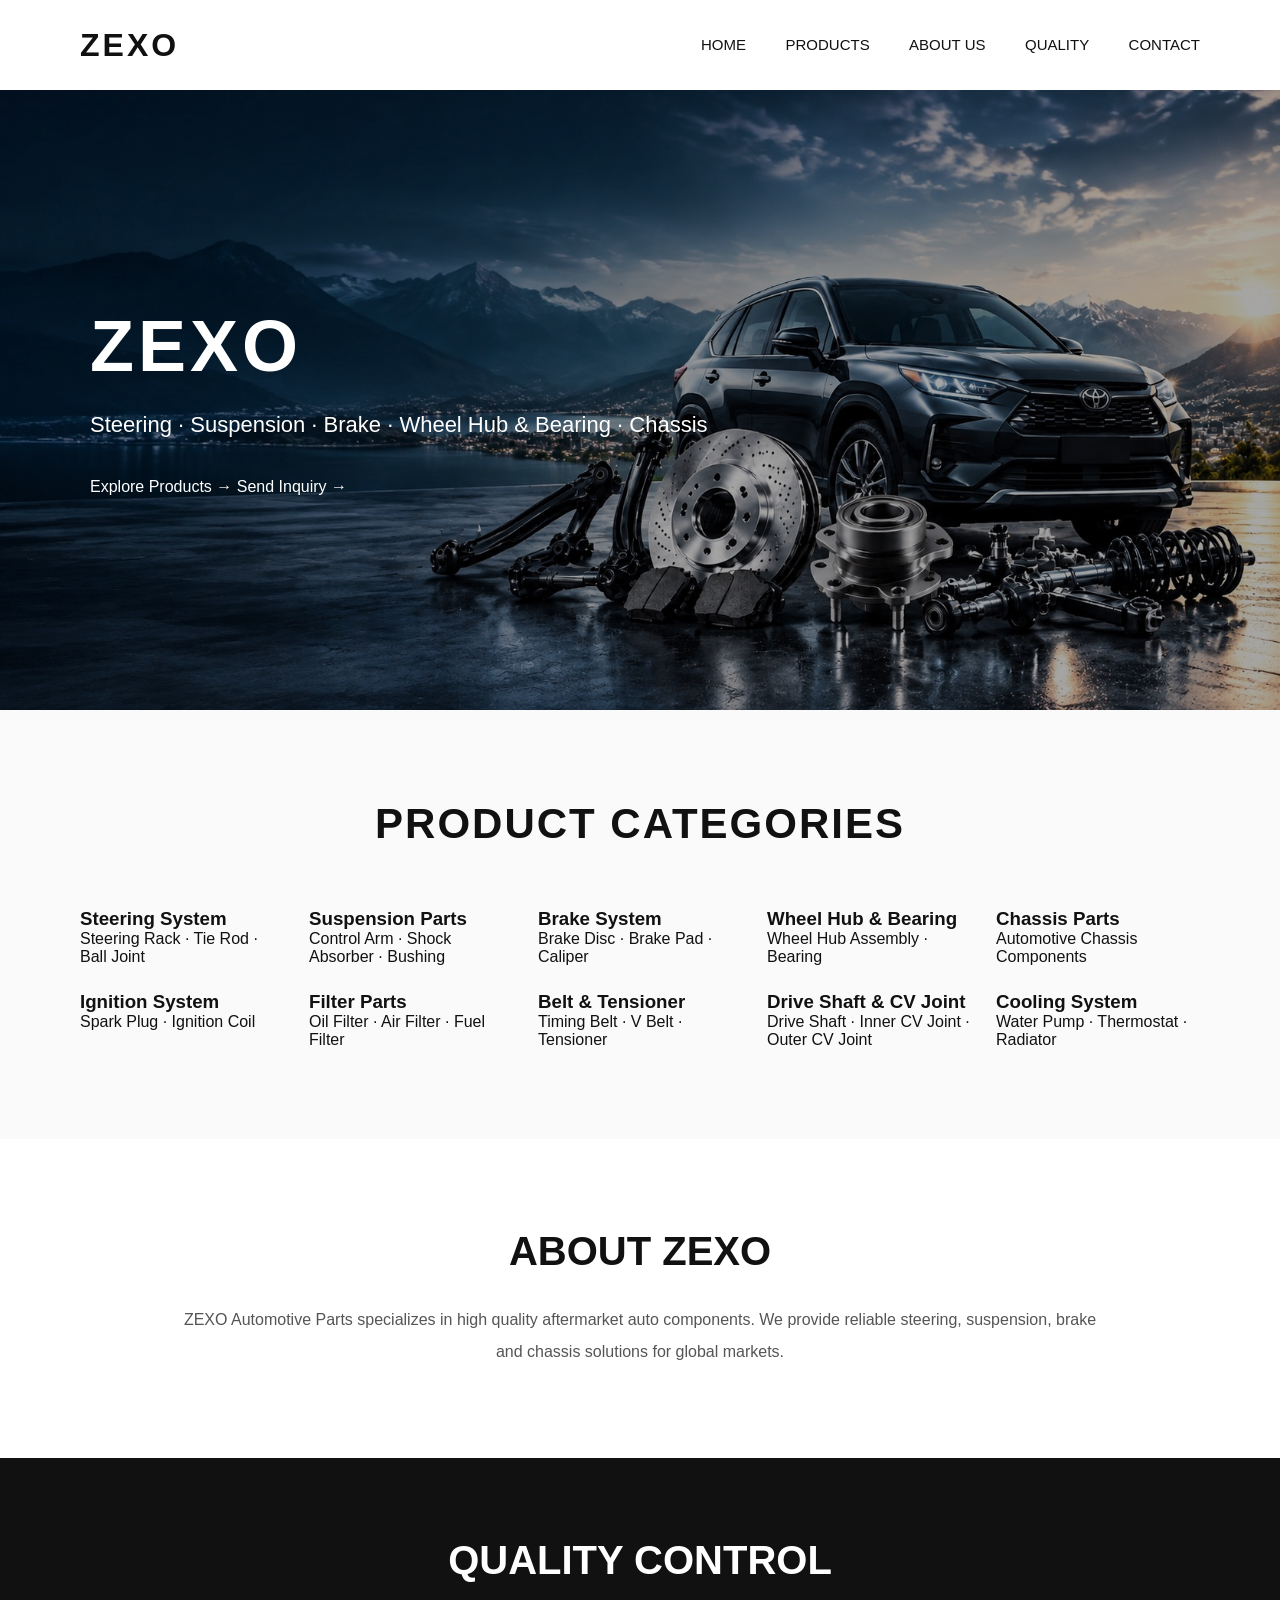
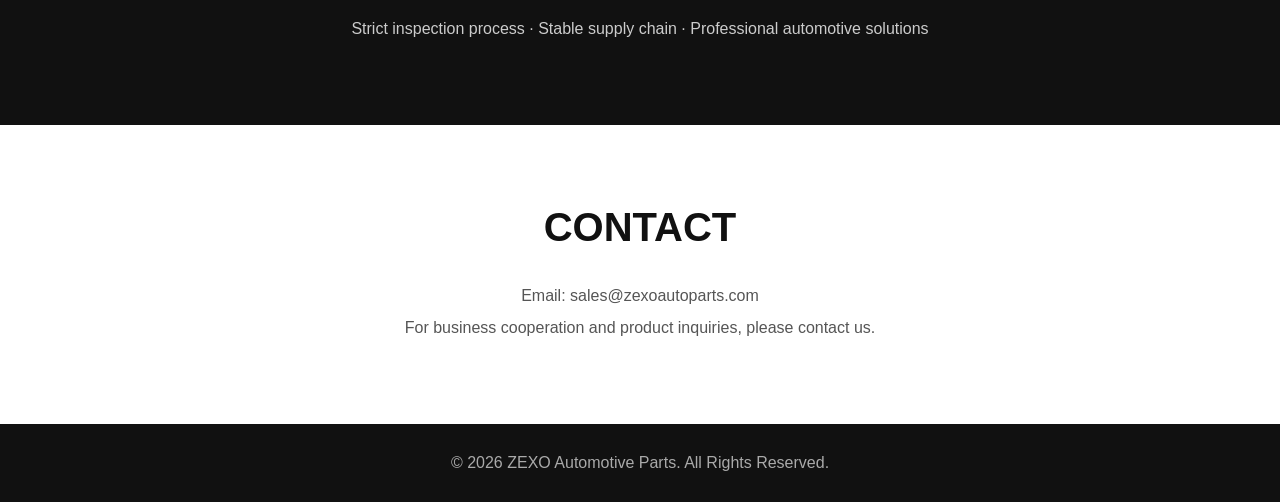
==== index.html @ 1954ef69 "replace full website style" ====
<!DOCTYPE html>
<html lang="en">
<head>
<meta charset="UTF-8">
<meta name="viewport" content="width=device-width, initial-scale=1.0">
<title>ZEXO Automotive Parts</title>
<link rel="stylesheet" href="style.css">
</head>

<body>

<header>
    <div class="logo">ZEXO</div>
    <nav>
        <a href="#">HOME</a>
        <a href="#">PRODUCTS</a>
        <a href="#">ABOUT US</a>
        <a href="#">QUALITY</a>
        <a href="#">CONTACT</a>
    </nav>
</header>


<section class="hero">

<div class="hero-content">

<h1>ZEXO</h1>

<p>
Steering · Suspension · Brake · Wheel Hub & Bearing · Chassis
</p>

<div class="buttons">
<a>Explore Products →</a>
<a>Send Inquiry →</a>
</div>

</div>

</section>


<section class="products">

<h2>PRODUCT CATEGORIES</h2>


<div class="product-grid">


<div class="card">
<h3>Steering System</h3>
<p>Steering Rack · Tie Rod · Ball Joint</p>
</div>


<div class="card">
<h3>Suspension Parts</h3>
<p>Control Arm · Shock Absorber · Bushing</p>
</div>


<div class="card">
<h3>Brake System</h3>
<p>Brake Disc · Brake Pad · Caliper</p>
</div>


<div class="card">
<h3>Wheel Hub & Bearing</h3>
<p>Wheel Hub Assembly · Bearing</p>
</div>


<div class="card">
<h3>Chassis Parts</h3>
<p>Automotive Chassis Components</p>
</div>


<div class="card">
<h3>Ignition System</h3>
<p>Spark Plug · Ignition Coil</p>
</div>


<div class="card">
<h3>Filter Parts</h3>
<p>Oil Filter · Air Filter · Fuel Filter</p>
</div>


<div class="card">
<h3>Belt & Tensioner</h3>
<p>Timing Belt · V Belt · Tensioner</p>
</div>


<div class="card">
<h3>Drive Shaft & CV Joint</h3>
<p>Drive Shaft · Inner CV Joint · Outer CV Joint</p>
</div>


<div class="card">
<h3>Cooling System</h3>
<p>Water Pump · Thermostat · Radiator</p>
</div>


</div>

</section><section class="about">

<h2>ABOUT ZEXO</h2>

<p>
ZEXO Automotive Parts specializes in high quality aftermarket auto 
components.
We provide reliable steering, suspension, brake and chassis solutions for 
global markets.
</p>

</section>


<section class="quality">

<h2>QUALITY CONTROL</h2>

<p>
Strict inspection process · Stable supply chain · Professional automotive 
solutions
</p>

</section>


<section class="contact">

<h2>CONTACT</h2>

<p>Email: sales@zexoautoparts.com</p>

<p>
For business cooperation and product inquiries, please contact us.
</p>

</section>


<footer>

<p>
© 2026 ZEXO Automotive Parts. All Rights Reserved.
</p>

</footer>


</body>
</html>
---- style.css ----
*{
    margin:0;
    padding:0;
    box-sizing:border-box;
}

body{
    font-family:
    "Helvetica Neue",
    Arial,
    "Noto Sans",
    sans-serif;

    color:#111;
    background:#fff;
}


/* HEADER */

header{

    height:90px;
    display:flex;
    justify-content:space-between;
    align-items:center;

    padding:0 80px;

    background:#fff;

}


.logo{

    font-size:32px;
    font-weight:700;
    letter-spacing:3px;

}


nav a{

    margin-left:35px;

    text-decoration:none;

    color:#111;

    font-size:15px;

}


/* HERO */

.hero{

    height:620px;

    background:
    linear-gradient(
    rgba(0,0,0,.35),
    rgba(0,0,0,.35)
    ),
    url("images/banner-new.jpg");

    background-size:cover;

    background-position:center;

    display:flex;

    align-items:center;

    padding-left:90px;

    color:white;

}


.hero h1{

    font-size:72px;

    letter-spacing:4px;

    margin-bottom:25px;

}


.hero p{

    font-size:22px;

    font-weight:500;

    margin-bottom:40px;

}



button{

    padding:16px 38px;

    margin-right:15px;

    border:none;

    background:white;

    color:#111;

    font-size:16px;

}


/* PRODUCTS */

.products{

    padding:90px 80px;

    background:#fafafa;

}


.products h2{

    text-align:center;

    font-size:42px;

    letter-spacing:2px;

    margin-bottom:60px;

}



.product-grid{

    display:grid;

    grid-template-columns:
    repeat(5,1fr);

    gap:25px;

}



.product-card{

    background:white;

    border:1px solid #ddd;

    padding:35px 20px;

    text-align:center;

    min-height:170px;

}



.product-card h3{

    font-size:20px;

    margin-bottom:20px;

}


.product-card p{

    font-size:14px;

    color:#555;

}



/* ABOUT */

.about{

    padding:90px 180px;

    text-align:center;

}


.about h2,
.quality h2,
.contact h2{

    font-size:40px;

    margin-bottom:30px;

}



.about p,
.quality p,
.contact p{

    line-height:2;

    color:#555;

}



/* QUALITY */

.quality{

    background:#111;

    color:white;

    padding:80px;

    text-align:center;

}


.quality p{

    color:#ccc;

}


/* CONTACT */

.contact{

    padding:80px;

    text-align:center;

}


/* FOOTER */

footer{

    background:#111;

    color:#aaa;

    text-align:center;

    padding:30px;

}
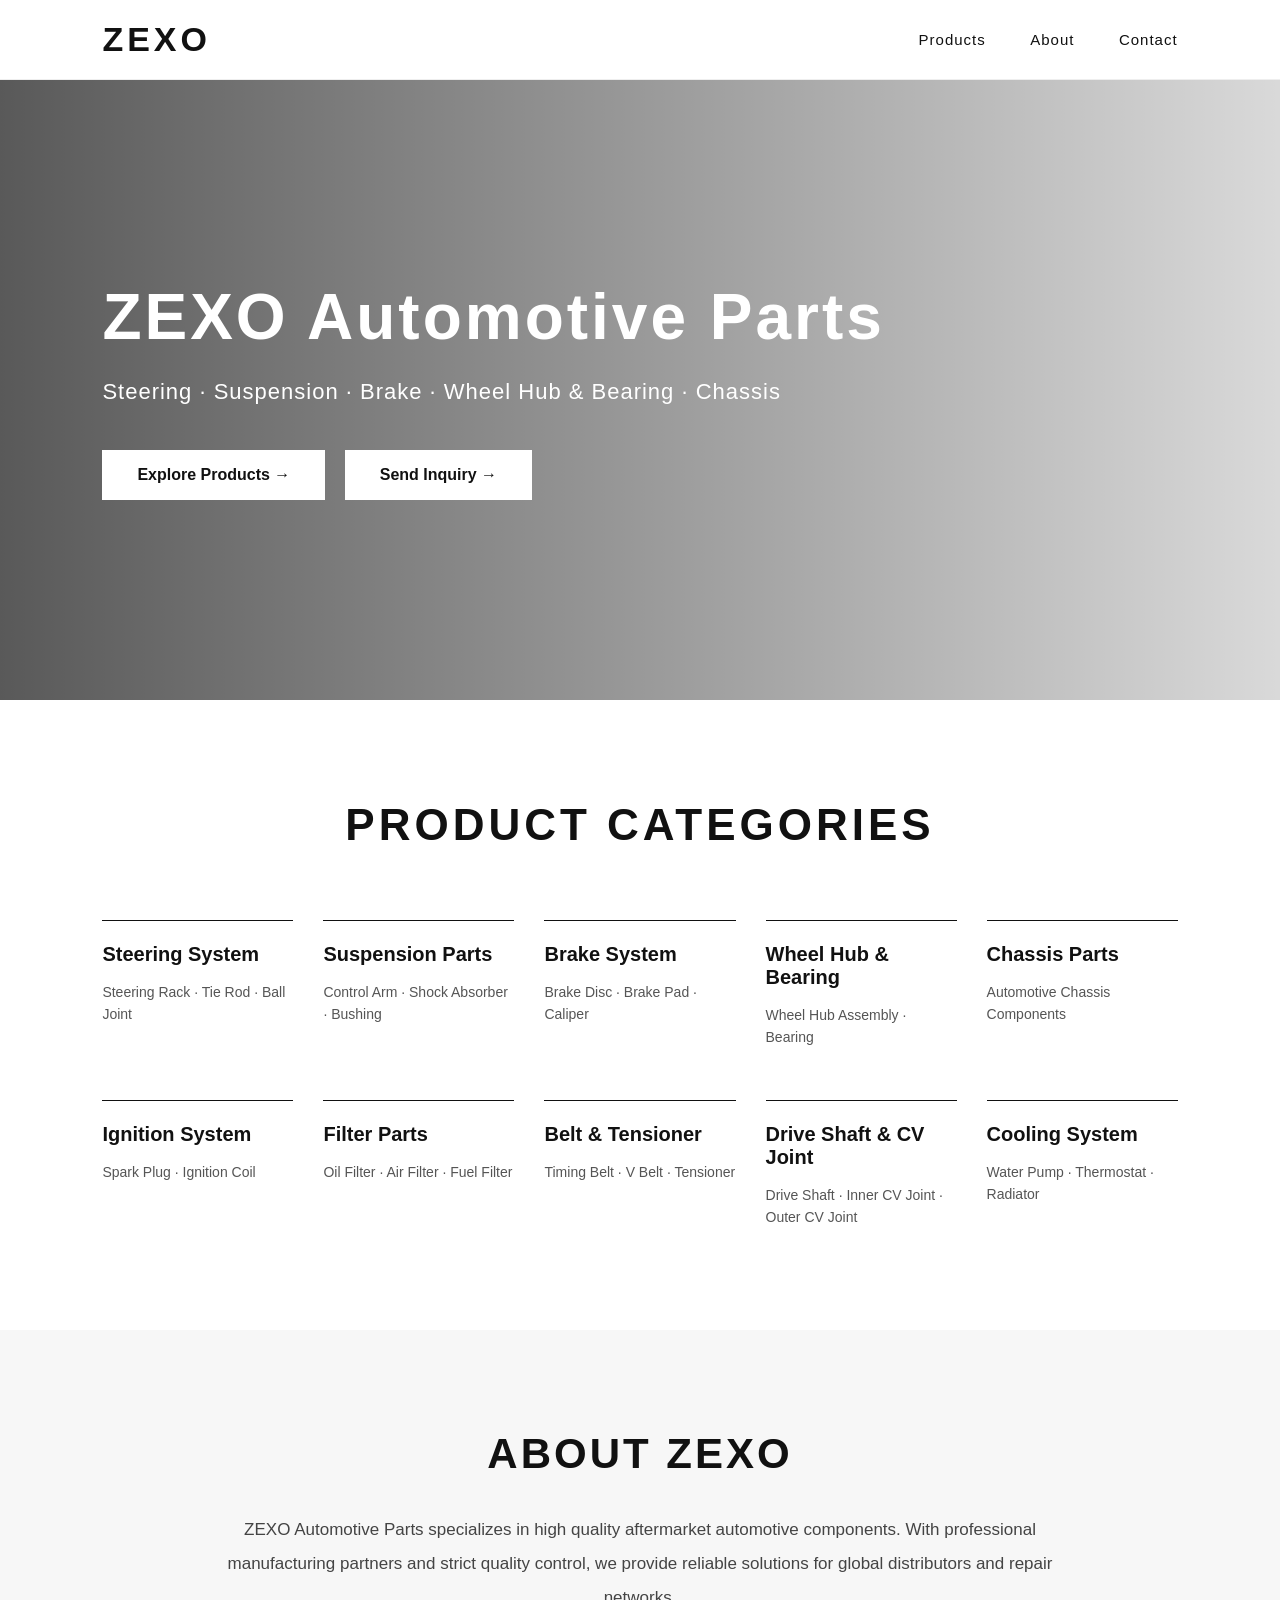
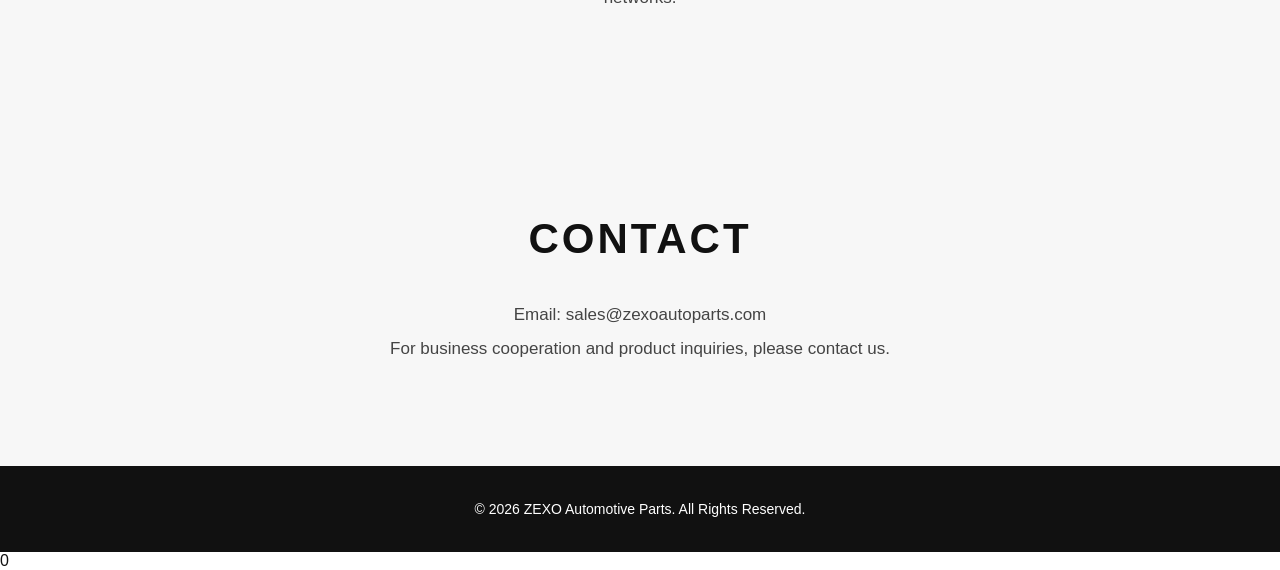
==== commit 663269f9: "full website redesign" ====
--- a/index.html
+++ b/index.html
@@ -1,109 +1,135 @@
 <!DOCTYPE html>
 <html lang="en">
+
 <head>
 <meta charset="UTF-8">
 <meta name="viewport" content="width=device-width, initial-scale=1.0">
+
 <title>ZEXO Automotive Parts</title>
+
 <link rel="stylesheet" href="style.css">
+
 </head>
 
+
 <body>
 
+
 <header>
-    <div class="logo">ZEXO</div>
-    <nav>
-        <a href="#">HOME</a>
-        <a href="#">PRODUCTS</a>
-        <a href="#">ABOUT US</a>
-        <a href="#">QUALITY</a>
-        <a href="#">CONTACT</a>
-    </nav>
+
+<div class="logo">
+ZEXO
+</div>
+
+<nav>
+<a href="#products">Products</a>
+<a href="#about">About</a>
+<a href="#contact">Contact</a>
+</nav>
+
 </header>
 
 
+
 <section class="hero">
 
 <div class="hero-content">
 
-<h1>ZEXO</h1>
+<h1>
+ZEXO Automotive Parts
+</h1>
 
 <p>
 Steering · Suspension · Brake · Wheel Hub & Bearing · Chassis
 </p>
 
 <div class="buttons">
-<a>Explore Products →</a>
-<a>Send Inquiry →</a>
-</div>
-
-</div>
-
-</section>
-
-
-<section class="products">
-
-<h2>PRODUCT CATEGORIES</h2>
+
+<a href="#products">
+Explore Products →
+</a>
+
+<a href="#contact">
+Send Inquiry →
+</a>
+
+</div>
+
+</div>
+
+</section>
+
+
+
+
+<section id="products">
+
+
+<h2>
+PRODUCT CATEGORIES
+</h2>
+
 
 
 <div class="product-grid">
 
 
-<div class="card">
+<div class="product-card">
 <h3>Steering System</h3>
 <p>Steering Rack · Tie Rod · Ball Joint</p>
 </div>
 
 
-<div class="card">
+<div class="product-card">
 <h3>Suspension Parts</h3>
 <p>Control Arm · Shock Absorber · Bushing</p>
 </div>
 
 
-<div class="card">
+<div class="product-card">
 <h3>Brake System</h3>
 <p>Brake Disc · Brake Pad · Caliper</p>
 </div>
 
 
-<div class="card">
+<div class="product-card">
 <h3>Wheel Hub & Bearing</h3>
 <p>Wheel Hub Assembly · Bearing</p>
 </div>
 
 
-<div class="card">
+<div class="product-card">
 <h3>Chassis Parts</h3>
 <p>Automotive Chassis Components</p>
 </div>
 
 
-<div class="card">
+
+<div class="product-card">
 <h3>Ignition System</h3>
 <p>Spark Plug · Ignition Coil</p>
 </div>
 
 
-<div class="card">
+<div class="product-card">
 <h3>Filter Parts</h3>
 <p>Oil Filter · Air Filter · Fuel Filter</p>
 </div>
 
 
-<div class="card">
+<div class="product-card">
 <h3>Belt & Tensioner</h3>
 <p>Timing Belt · V Belt · Tensioner</p>
 </div>
 
 
-<div class="card">
+<div class="product-card">
 <h3>Drive Shaft & CV Joint</h3>
 <p>Drive Shaft · Inner CV Joint · Outer CV Joint</p>
 </div>
 
 
-<div class="card">
+<div class="product-card">
 <h3>Cooling System</h3>
 <p>Water Pump · Thermostat · Radiator</p>
 </div>
@@ -111,43 +137,54 @@
 
 </div>
 
-</section><section class="about">
-
-<h2>ABOUT ZEXO</h2>
-
-<p>
-ZEXO Automotive Parts specializes in high quality aftermarket auto 
+
+</section>
+
+
+
+
+<section id="about">
+
+<h2>
+ABOUT ZEXO
+</h2>
+
+<p>
+
+ZEXO Automotive Parts specializes in high quality aftermarket automotive 
 components.
-We provide reliable steering, suspension, brake and chassis solutions for 
-global markets.
-</p>
-
-</section>
-
-
-<section class="quality">
-
-<h2>QUALITY CONTROL</h2>
-
-<p>
-Strict inspection process · Stable supply chain · Professional automotive 
-solutions
-</p>
-
-</section>
-
-
-<section class="contact">
-
-<h2>CONTACT</h2>
-
-<p>Email: sales@zexoautoparts.com</p>
+
+With professional manufacturing partners and strict quality control,
+we provide reliable solutions for global distributors and repair networks.
+
+</p>
+
+
+</section>
+
+
+
+
+<section id="contact">
+
+<h2>
+CONTACT
+</h2>
+
+
+<p>
+Email: sales@zexoautoparts.com
+</p>
+
 
 <p>
 For business cooperation and product inquiries, please contact us.
 </p>
 
-</section>
+
+</section>
+
+
 
 
 <footer>
@@ -159,6 +196,8 @@
 </footer>
 
 
+
 </body>
-</html>
-
+
+</html>0
+
--- a/style.css
+++ b/style.css
@@ -1,18 +1,18 @@
 *{
-    margin:0;
-    padding:0;
-    box-sizing:border-box;
-}
+margin:0;
+padding:0;
+box-sizing:border-box;
+}
+
 
 body{
-    font-family:
-    "Helvetica Neue",
-    Arial,
-    "Noto Sans",
-    sans-serif;
-
-    color:#111;
-    background:#fff;
+font-family:
+"Helvetica Neue",
+Arial,
+sans-serif;
+
+color:#111;
+background:#fff;
 }
 
 
@@ -20,128 +20,153 @@
 
 header{
 
-    height:90px;
-    display:flex;
-    justify-content:space-between;
-    align-items:center;
-
-    padding:0 80px;
-
-    background:#fff;
+height:80px;
+
+display:flex;
+align-items:center;
+justify-content:space-between;
+
+padding:0 8%;
+
+background:#fff;
+
+border-bottom:1px solid #eee;
 
 }
 
 
 .logo{
 
-    font-size:32px;
-    font-weight:700;
-    letter-spacing:3px;
+font-size:34px;
+font-weight:800;
+letter-spacing:4px;
 
 }
 
 
 nav a{
 
-    margin-left:35px;
-
-    text-decoration:none;
-
-    color:#111;
-
-    font-size:15px;
-
-}
+margin-left:40px;
+
+text-decoration:none;
+
+color:#111;
+
+font-size:15px;
+
+letter-spacing:1px;
+
+}
+
+
+
 
 
 /* HERO */
 
 .hero{
 
-    height:620px;
-
-    background:
-    linear-gradient(
-    rgba(0,0,0,.35),
-    rgba(0,0,0,.35)
-    ),
-    url("images/banner-new.jpg");
-
-    background-size:cover;
-
-    background-position:center;
-
-    display:flex;
-
-    align-items:center;
-
-    padding-left:90px;
-
-    color:white;
-
-}
-
-
-.hero h1{
-
-    font-size:72px;
-
-    letter-spacing:4px;
-
-    margin-bottom:25px;
-
-}
-
-
-.hero p{
-
-    font-size:22px;
-
-    font-weight:500;
-
-    margin-bottom:40px;
-
-}
-
-
-
-button{
-
-    padding:16px 38px;
-
-    margin-right:15px;
-
-    border:none;
-
-    background:white;
-
-    color:#111;
-
-    font-size:16px;
-
-}
+height:620px;
+
+background:
+
+linear-gradient(
+90deg,
+rgba(0,0,0,.65),
+rgba(0,0,0,.15)
+),
+
+url("images/hero.jpg");
+
+background-size:cover;
+
+background-position:center;
+
+
+display:flex;
+
+align-items:center;
+
+
+padding:0 8%;
+
+
+color:white;
+
+}
+
+
+
+.hero-content h1{
+
+font-size:64px;
+
+font-weight:800;
+
+letter-spacing:3px;
+
+margin-bottom:25px;
+
+}
+
+
+
+.hero-content p{
+
+font-size:22px;
+
+letter-spacing:1px;
+
+margin-bottom:45px;
+
+}
+
+
+
+.buttons a{
+
+display:inline-block;
+
+padding:16px 35px;
+
+margin-right:15px;
+
+background:white;
+
+color:#111;
+
+text-decoration:none;
+
+font-weight:700;
+
+}
+
+
+
 
 
 /* PRODUCTS */
 
-.products{
-
-    padding:90px 80px;
-
-    background:#fafafa;
-
-}
-
-
-.products h2{
-
-    text-align:center;
-
-    font-size:42px;
-
-    letter-spacing:2px;
-
-    margin-bottom:60px;
+
+#products{
+
+padding:100px 8%;
+
+background:white;
+
+}
+
+
+
+#products h2{
+
+text-align:center;
+
+font-size:44px;
+
+letter-spacing:4px;
+
+margin-bottom:70px;
 
 }
 
@@ -149,12 +174,17 @@
 
 .product-grid{
 
-    display:grid;
-
-    grid-template-columns:
-    repeat(5,1fr);
-
-    gap:25px;
+
+display:grid;
+
+grid-template-columns:repeat(5,1fr);
+
+gap:50px 30px;
+
+max-width:1200px;
+
+margin:auto;
+
 
 }
 
@@ -162,15 +192,15 @@
 
 .product-card{
 
-    background:white;
-
-    border:1px solid #ddd;
-
-    padding:35px 20px;
-
-    text-align:center;
-
-    min-height:170px;
+
+border-top:1px solid #111;
+
+padding-top:22px;
+
+min-height:130px;
+
+transition:.3s;
+
 
 }
 
@@ -178,102 +208,134 @@
 
 .product-card h3{
 
-    font-size:20px;
-
-    margin-bottom:20px;
-
-}
+font-size:20px;
+
+font-weight:700;
+
+margin-bottom:15px;
+
+
+}
+
 
 
 .product-card p{
 
-    font-size:14px;
-
-    color:#555;
-
-}
+font-size:14px;
+
+color:#555;
+
+line-height:1.6;
+
+}
+
+
+
+.product-card:hover{
+
+border-top:2px solid #b00000;
+
+}
+
+
 
 
 
 /* ABOUT */
 
-.about{
-
-    padding:90px 180px;
-
-    text-align:center;
-
-}
-
-
-.about h2,
-.quality h2,
-.contact h2{
-
-    font-size:40px;
-
-    margin-bottom:30px;
-
-}
-
-
-
-.about p,
-.quality p,
-.contact p{
-
-    line-height:2;
-
-    color:#555;
-
-}
-
-
-
-/* QUALITY */
-
-.quality{
-
-    background:#111;
-
-    color:white;
-
-    padding:80px;
-
-    text-align:center;
-
-}
-
-
-.quality p{
-
-    color:#ccc;
-
-}
-
-
-/* CONTACT */
-
-.contact{
-
-    padding:80px;
-
-    text-align:center;
-
-}
+
+#about,
+#contact{
+
+
+padding:100px 15%;
+
+background:#f7f7f7;
+
+text-align:center;
+
+
+}
+
+
+#about h2,
+#contact h2{
+
+
+font-size:42px;
+
+letter-spacing:3px;
+
+margin-bottom:35px;
+
+
+}
+
+
+#about p,
+#contact p{
+
+
+font-size:17px;
+
+line-height:2;
+
+color:#444;
+
+
+}
+
+
+
 
 
 /* FOOTER */
 
+
 footer{
 
-    background:#111;
-
-    color:#aaa;
-
-    text-align:center;
-
-    padding:30px;
-
-}
-
+padding:35px;
+
+text-align:center;
+
+background:#111;
+
+color:white;
+
+font-size:14px;
+
+}
+
+
+
+
+
+/* MOBILE */
+
+
+@media(max-width:900px){
+
+
+.hero-content h1{
+
+font-size:38px;
+
+}
+
+
+.product-grid{
+
+grid-template-columns:repeat(2,1fr);
+
+}
+
+
+nav{
+
+display:none;
+
+}
+
+
+}
+
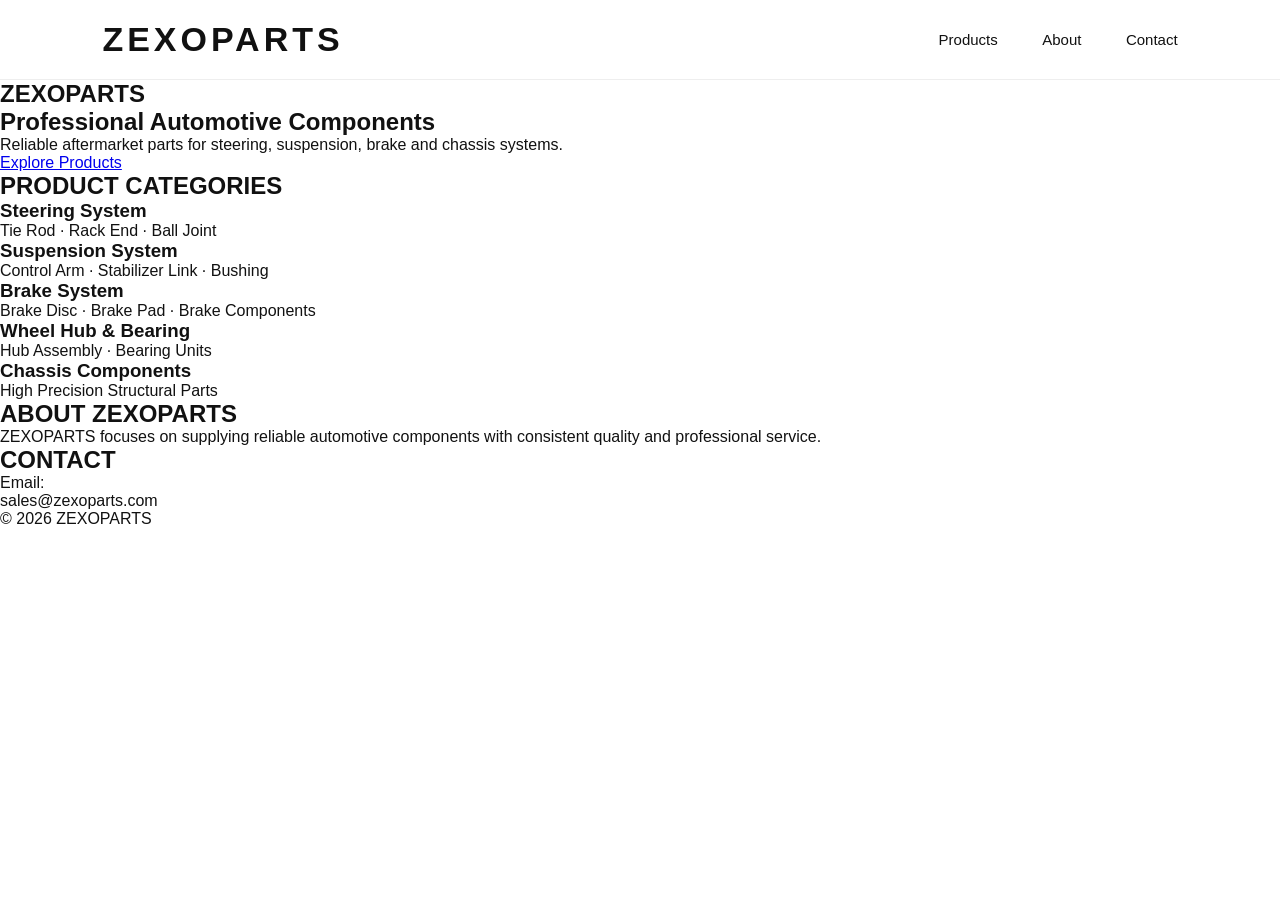
==== commit 55f5d981: "Change branding from ZEXO to ZEXOPARTS Updated branding from 'ZEXO' to 'ZEXOPARTS' throughout the do" ====
--- a/index.html
+++ b/index.html
@@ -5,7 +5,7 @@
 <meta charset="UTF-8">
 <meta name="viewport" content="width=device-width, initial-scale=1.0">
 
-<title>ZEXO Automotive Parts</title>
+<title>ZEXOPARTS | Automotive Components</title>
 
 <link rel="stylesheet" href="style.css">
 
@@ -15,16 +15,21 @@
 <body>
 
 
-<header>
+<header class="header">
 
 <div class="logo">
-ZEXO
-</div>
+ZEXOPARTS
+</div>
+
 
 <nav>
+
 <a href="#products">Products</a>
+
 <a href="#about">About</a>
+
 <a href="#contact">Contact</a>
+
 </nav>
 
 </header>
@@ -33,31 +38,35 @@
 
 <section class="hero">
 
+
 <div class="hero-content">
 
+
 <h1>
-ZEXO Automotive Parts
+ZEXOPARTS
 </h1>
 
-<p>
-Steering · Suspension · Brake · Wheel Hub & Bearing · Chassis
-</p>
-
-<div class="buttons">
-
-<a href="#products">
-Explore Products →
+
+<h2>
+Professional Automotive Components
+</h2>
+
+
+<p>
+Reliable aftermarket parts for steering, suspension, brake and chassis systems.
+</p>
+
+
+<a href="#products" class="btn">
+Explore Products
 </a>
 
-<a href="#contact">
-Send Inquiry →
-</a>
-
-</div>
-
-</div>
-
-</section>
+
+</div>
+
+
+</section>
+
 
 
 
@@ -70,119 +79,136 @@
 </h2>
 
 
-
 <div class="product-grid">
 
 
-<div class="product-card">
-<h3>Steering System</h3>
-<p>Steering Rack · Tie Rod · Ball Joint</p>
-</div>
-
-
-<div class="product-card">
-<h3>Suspension Parts</h3>
-<p>Control Arm · Shock Absorber · Bushing</p>
-</div>
-
-
-<div class="product-card">
-<h3>Brake System</h3>
-<p>Brake Disc · Brake Pad · Caliper</p>
-</div>
-
-
-<div class="product-card">
-<h3>Wheel Hub & Bearing</h3>
-<p>Wheel Hub Assembly · Bearing</p>
-</div>
-
-
-<div class="product-card">
-<h3>Chassis Parts</h3>
-<p>Automotive Chassis Components</p>
-</div>
-
-
-
-<div class="product-card">
-<h3>Ignition System</h3>
-<p>Spark Plug · Ignition Coil</p>
-</div>
-
-
-<div class="product-card">
-<h3>Filter Parts</h3>
-<p>Oil Filter · Air Filter · Fuel Filter</p>
-</div>
-
-
-<div class="product-card">
-<h3>Belt & Tensioner</h3>
-<p>Timing Belt · V Belt · Tensioner</p>
-</div>
-
-
-<div class="product-card">
-<h3>Drive Shaft & CV Joint</h3>
-<p>Drive Shaft · Inner CV Joint · Outer CV Joint</p>
-</div>
-
-
-<div class="product-card">
-<h3>Cooling System</h3>
-<p>Water Pump · Thermostat · Radiator</p>
-</div>
-
-
-</div>
-
-
-</section>
+<div class="card">
+
+<h3>
+Steering System
+</h3>
+
+<p>
+Tie Rod · Rack End · Ball Joint
+</p>
+
+</div>
+
+
+
+<div class="card">
+
+<h3>
+Suspension System
+</h3>
+
+<p>
+Control Arm · Stabilizer Link · Bushing
+</p>
+
+</div>
+
+
+
+
+<div class="card">
+
+<h3>
+Brake System
+</h3>
+
+<p>
+Brake Disc · Brake Pad · Brake Components
+</p>
+
+</div>
+
+
+
+
+<div class="card">
+
+<h3>
+Wheel Hub & Bearing
+</h3>
+
+<p>
+Hub Assembly · Bearing Units
+</p>
+
+</div>
+
+
+
+
+<div class="card">
+
+<h3>
+Chassis Components
+</h3>
+
+<p>
+High Precision Structural Parts
+</p>
+
+</div>
+
+
+
+</div>
+
+
+</section>
+
+
 
 
 
 
 <section id="about">
 
-<h2>
-ABOUT ZEXO
-</h2>
-
-<p>
-
-ZEXO Automotive Parts specializes in high quality aftermarket automotive 
-components.
-
-With professional manufacturing partners and strict quality control,
-we provide reliable solutions for global distributors and repair networks.
-
-</p>
-
-
-</section>
+
+<h2>
+ABOUT ZEXOPARTS
+</h2>
+
+
+<p>
+
+ZEXOPARTS focuses on supplying reliable automotive components with consistent quality and professional service.
+
+</p>
+
+
+</section>
+
+
+
 
 
 
 
 <section id="contact">
 
+
 <h2>
 CONTACT
 </h2>
 
 
 <p>
-Email: sales@zexoautoparts.com
-</p>
-
-
-<p>
-For business cooperation and product inquiries, please contact us.
-</p>
-
-
-</section>
+Email:
+</p>
+
+
+<p>
+sales@zexoparts.com
+</p>
+
+
+</section>
+
+
 
 
 
@@ -190,7 +216,7 @@
 <footer>
 
 <p>
-© 2026 ZEXO Automotive Parts. All Rights Reserved.
+© 2026 ZEXOPARTS
 </p>
 
 </footer>
@@ -199,5 +225,4 @@
 
 </body>
 
-</html>0
-
+</html>
--- a/style.css
+++ b/style.css
@@ -53,289 +53,133 @@
 color:#111;
 
 font-size:15px;
-
-letter-spacing:1px;
-
+*{
+margin:0;
+padding:0;
+box-sizing:border-box;
 }
 
+body{
+font-family:Arial,Helvetica,sans-serif;
+color:#111;
+}
 
+header{
+height:90px;
+display:flex;
+align-items:center;
+justify-content:space-between;
+padding:0 80px;
+border-bottom:1px solid #eee;
+background:#fff;
+}
 
+.logo{
+font-size:36px;
+font-weight:800;
+letter-spacing:4px;
+}
+
+nav a{
+margin-left:50px;
+text-decoration:none;
+color:#111;
+font-size:16px;
+}
 
 
 /* HERO */
 
 .hero{
-
 height:620px;
 
 background:
-
 linear-gradient(
 90deg,
 rgba(0,0,0,.65),
 rgba(0,0,0,.15)
 ),
-
-url("images/hero.jpg");
+url("images/banner-new.jpg");
 
 background-size:cover;
-
 background-position:center;
 
-
 display:flex;
-
 align-items:center;
-
-
-padding:0 8%;
-
-
-color:white;
-
+padding-left:100px;
 }
 
 
-
-.hero-content h1{
-
-font-size:64px;
-
-font-weight:800;
-
-letter-spacing:3px;
-
-margin-bottom:25px;
-
+.hero-content{
+color:white;
+max-width:700px;
 }
 
 
-
-.hero-content p{
-
-font-size:22px;
-
-letter-spacing:1px;
-
-margin-bottom:45px;
-
+.hero h1{
+font-size:64px;
+font-weight:800;
+margin-bottom:30px;
 }
 
 
-
-.buttons a{
-
-display:inline-block;
-
-padding:16px 35px;
-
-margin-right:15px;
-
-background:white;
-
-color:#111;
-
-text-decoration:none;
-
-font-weight:700;
-
+.hero p{
+font-size:22px;
+letter-spacing:1px;
+margin-bottom:45px;
 }
 
 
+.btn{
+display:inline-block;
+background:white;
+color:#111;
+padding:18px 40px;
+margin-right:20px;
+text-decoration:none;
+font-weight:bold;
+}
 
 
 
 /* PRODUCTS */
 
-
-#products{
-
-padding:100px 8%;
-
-background:white;
-
+.products{
+padding:90px 80px;
 }
 
 
-
-#products h2{
-
+.products h2{
 text-align:center;
-
-font-size:44px;
-
-letter-spacing:4px;
-
-margin-bottom:70px;
-
+font-size:48px;
+margin-bottom:60px;
 }
 
 
-
 .product-grid{
-
-
 display:grid;
-
 grid-template-columns:repeat(5,1fr);
-
-gap:50px 30px;
-
-max-width:1200px;
-
-margin:auto;
-
-
+gap:40px;
 }
 
 
-
-.product-card{
-
-
-border-top:1px solid #111;
-
-padding-top:22px;
-
-min-height:130px;
-
-transition:.3s;
-
-
+.product-item h3{
+font-size:20px;
+margin-bottom:8px;
 }
 
 
-
-.product-card h3{
-
-font-size:20px;
-
-font-weight:700;
-
-margin-bottom:15px;
-
-
+.product-item p{
+font-size:16px;
+color:#333;
 }
-
-
-
-.product-card p{
-
-font-size:14px;
-
-color:#555;
-
-line-height:1.6;
-
-}
-
-
-
-.product-card:hover{
-
-border-top:2px solid #b00000;
-
-}
-
-
-
-
-
-/* ABOUT */
-
-
-#about,
-#contact{
-
-
-padding:100px 15%;
-
-background:#f7f7f7;
-
-text-align:center;
-
-
-}
-
-
-#about h2,
-#contact h2{
-
-
-font-size:42px;
-
-letter-spacing:3px;
-
-margin-bottom:35px;
-
-
-}
-
-
-#about p,
-#contact p{
-
-
-font-size:17px;
-
-line-height:2;
-
-color:#444;
-
-
-}
-
-
 
 
 
 /* FOOTER */
 
-
 footer{
-
-padding:35px;
-
+padding:40px;
 text-align:center;
-
-background:#111;
-
-color:white;
-
-font-size:14px;
-
+border-top:1px solid #eee;
 }
-
-
-
-
-
-/* MOBILE */
-
-
-@media(max-width:900px){
-
-
-.hero-content h1{
-
-font-size:38px;
-
-}
-
-
-.product-grid{
-
-grid-template-columns:repeat(2,1fr);
-
-}
-
-
-nav{
-
-display:none;
-
-}
-
-
-}
-
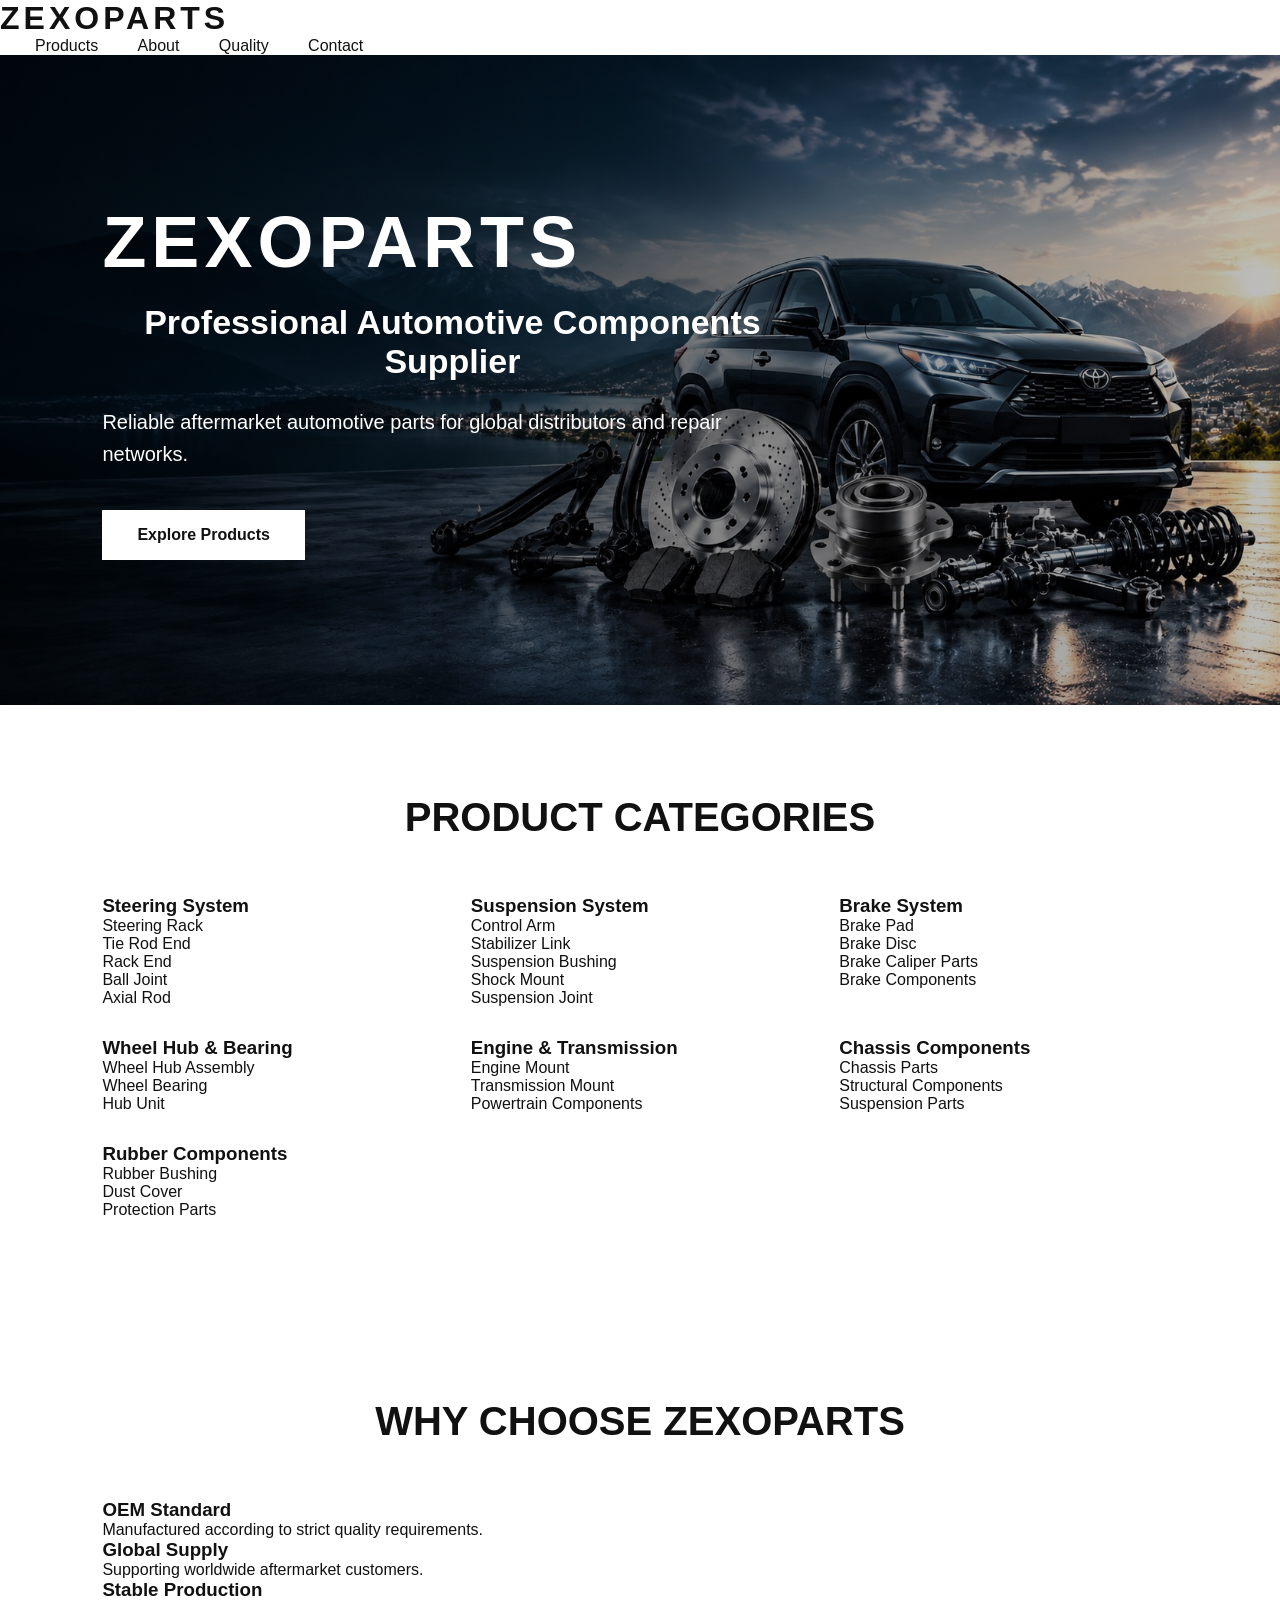
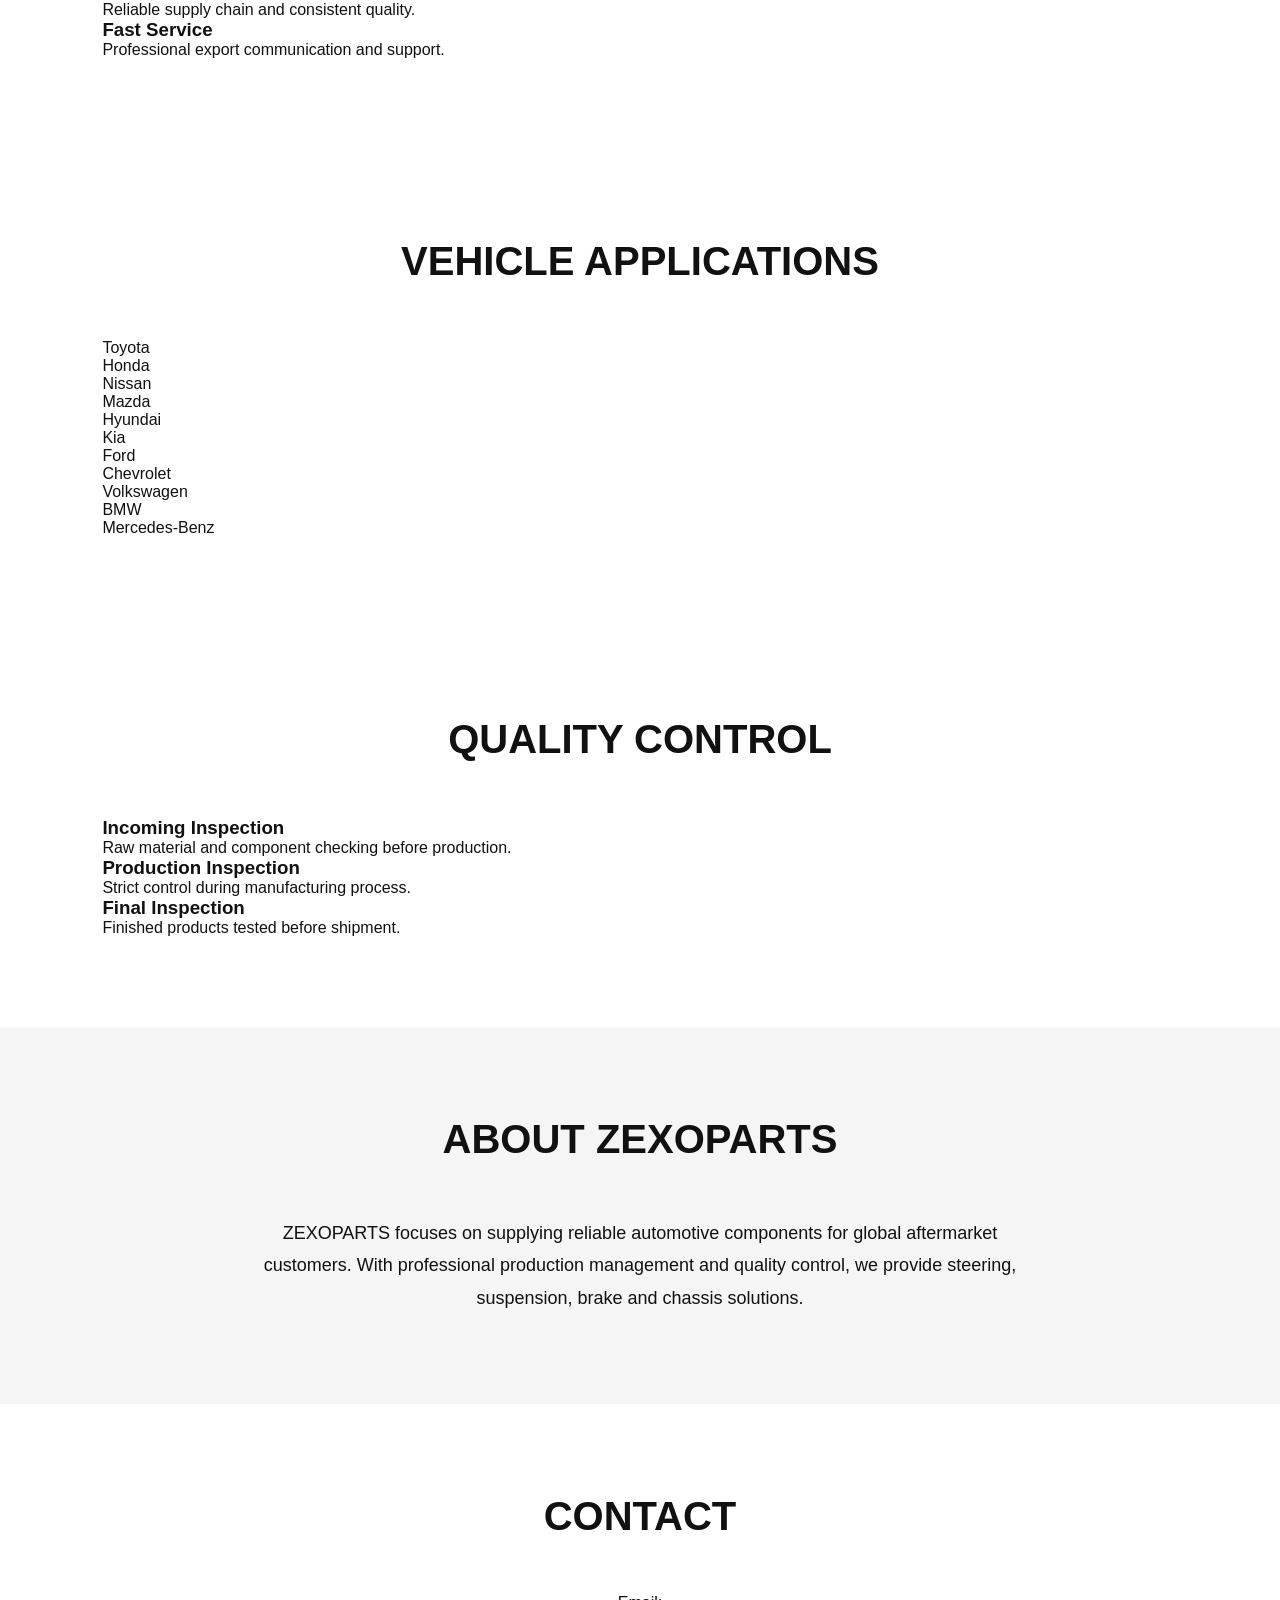
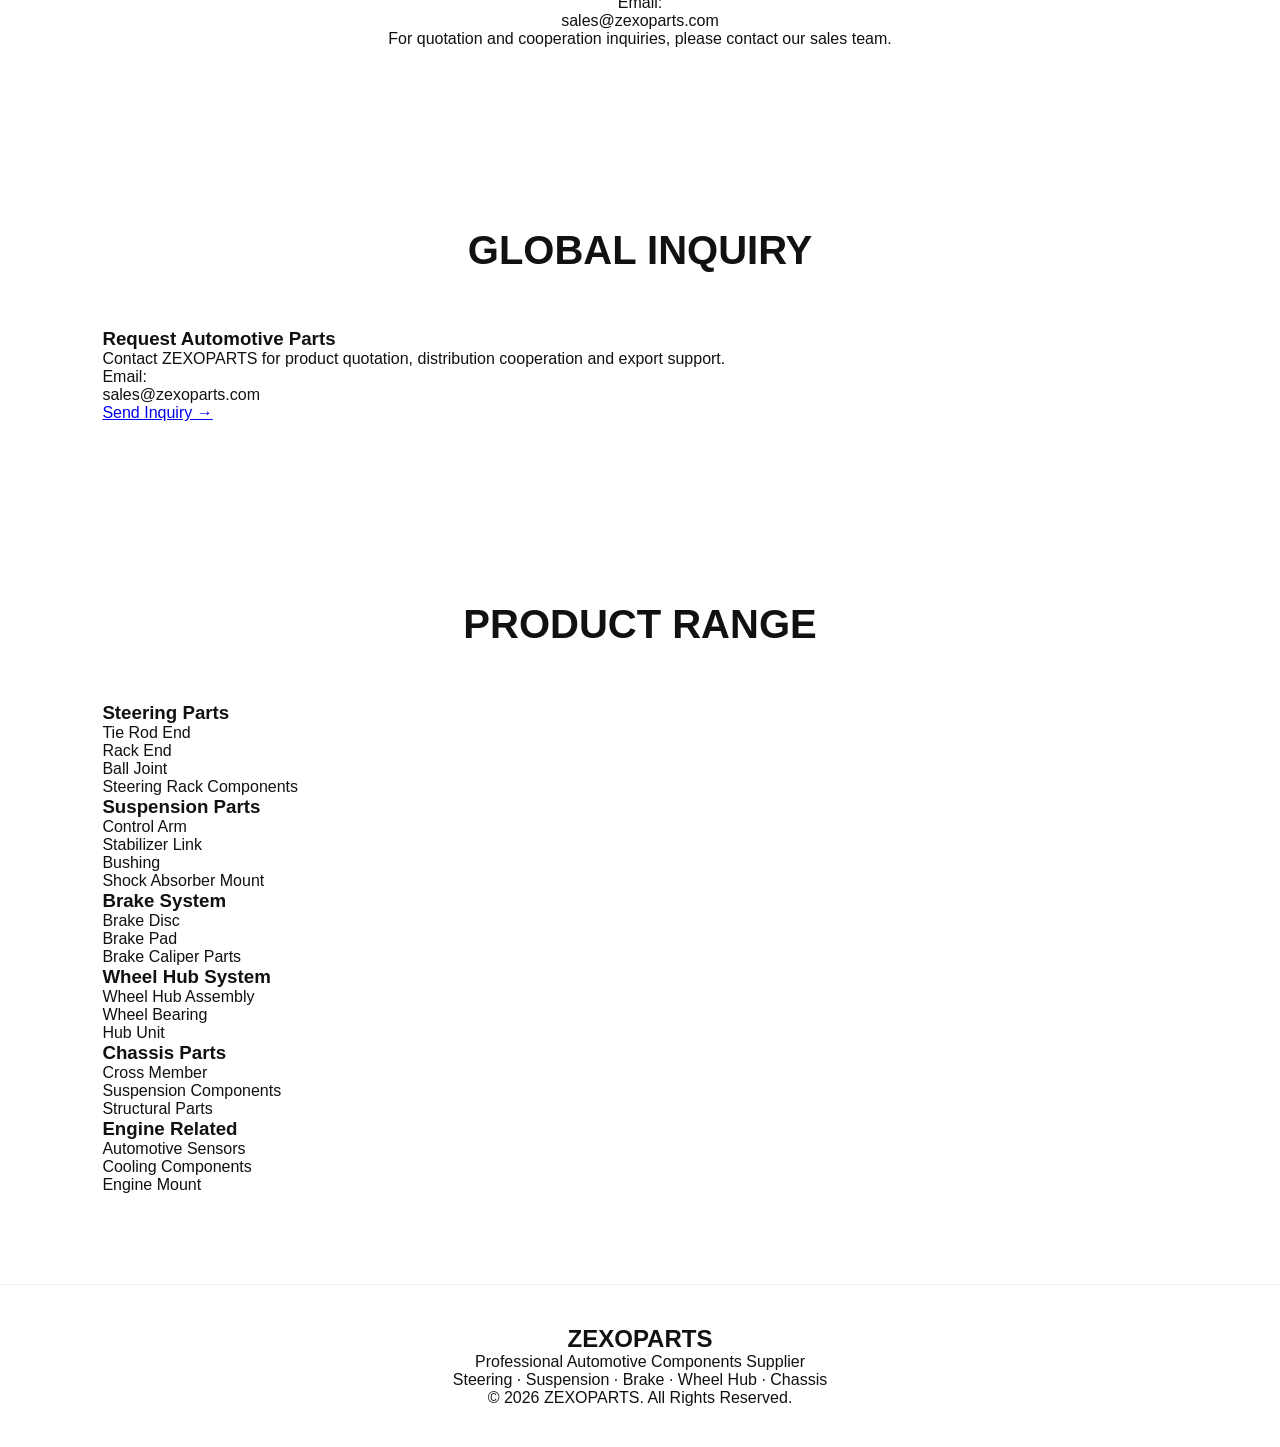
==== commit 2ba5605e: "Revise index.html for improved content and structure Updated various sections of the index.html file" ====
--- a/index.html
+++ b/index.html
@@ -5,7 +5,7 @@
 <meta charset="UTF-8">
 <meta name="viewport" content="width=device-width, initial-scale=1.0">
 
-<title>ZEXOPARTS | Automotive Components</title>
+<title>ZEXOPARTS | Automotive Components Supplier</title>
 
 <link rel="stylesheet" href="style.css">
 
@@ -15,7 +15,7 @@
 <body>
 
 
-<header class="header">
+<header>
 
 <div class="logo">
 ZEXOPARTS
@@ -25,14 +25,15 @@
 <nav>
 
 <a href="#products">Products</a>
-
 <a href="#about">About</a>
-
+<a href="#quality">Quality</a>
 <a href="#contact">Contact</a>
 
 </nav>
 
 </header>
+
+
 
 
 
@@ -48,16 +49,16 @@
 
 
 <h2>
-Professional Automotive Components
-</h2>
-
-
-<p>
-Reliable aftermarket parts for steering, suspension, brake and chassis systems.
-</p>
-
-
-<a href="#products" class="btn">
+Professional Automotive Components Supplier
+</h2>
+
+
+<p>
+Reliable aftermarket automotive parts for global distributors and repair networks.
+</p>
+
+
+<a class="btn" href="#products">
 Explore Products
 </a>
 
@@ -71,6 +72,8 @@
 
 
 
+
+
 <section id="products">
 
 
@@ -82,83 +85,221 @@
 <div class="product-grid">
 
 
-<div class="card">
-
-<h3>
-Steering System
-</h3>
-
-<p>
-Tie Rod · Rack End · Ball Joint
-</p>
-
-</div>
-
-
-
-<div class="card">
-
-<h3>
-Suspension System
-</h3>
-
-<p>
-Control Arm · Stabilizer Link · Bushing
-</p>
-
-</div>
-
-
-
-
-<div class="card">
-
-<h3>
-Brake System
-</h3>
-
-<p>
-Brake Disc · Brake Pad · Brake Components
-</p>
-
-</div>
-
-
-
-
-<div class="card">
-
-<h3>
-Wheel Hub & Bearing
-</h3>
-
-<p>
-Hub Assembly · Bearing Units
-</p>
-
-</div>
-
-
-
-
-<div class="card">
-
-<h3>
-Chassis Components
-</h3>
-
-<p>
-High Precision Structural Parts
-</p>
-
-</div>
-
-
-
-</div>
-
-
-</section>
+
+<div class="product-card">
+<h3>Steering System</h3>
+<p>
+Steering Rack<br>
+Tie Rod End<br>
+Rack End<br>
+Ball Joint<br>
+Axial Rod
+</p>
+</div>
+
+
+
+<div class="product-card">
+<h3>Suspension System</h3>
+<p>
+Control Arm<br>
+Stabilizer Link<br>
+Suspension Bushing<br>
+Shock Mount<br>
+Suspension Joint
+</p>
+</div>
+
+
+
+<div class="product-card">
+<h3>Brake System</h3>
+<p>
+Brake Pad<br>
+Brake Disc<br>
+Brake Caliper Parts<br>
+Brake Components
+</p>
+</div>
+
+
+
+<div class="product-card">
+<h3>Wheel Hub & Bearing</h3>
+<p>
+Wheel Hub Assembly<br>
+Wheel Bearing<br>
+Hub Unit
+</p>
+</div>
+
+
+
+<div class="product-card">
+<h3>Engine & Transmission</h3>
+<p>
+Engine Mount<br>
+Transmission Mount<br>
+Powertrain Components
+</p>
+</div>
+
+
+
+<div class="product-card">
+<h3>Chassis Components</h3>
+<p>
+Chassis Parts<br>
+Structural Components<br>
+Suspension Parts
+</p>
+</div>
+
+
+
+<div class="product-card">
+<h3>Rubber Components</h3>
+<p>
+Rubber Bushing<br>
+Dust Cover<br>
+Protection Parts
+</p>
+</div>
+
+
+
+</div>
+
+
+</section>
+
+
+
+
+
+
+<section id="why">
+
+
+<h2>
+WHY CHOOSE ZEXOPARTS
+</h2>
+
+
+<div class="feature-grid">
+
+
+<div>
+<h3>OEM Standard</h3>
+<p>
+Manufactured according to strict quality requirements.
+</p>
+</div>
+
+
+
+<div>
+<h3>Global Supply</h3>
+<p>
+Supporting worldwide aftermarket customers.
+</p>
+</div>
+
+
+
+<div>
+<h3>Stable Production</h3>
+<p>
+Reliable supply chain and consistent quality.
+</p>
+</div>
+
+
+
+<div>
+<h3>Fast Service</h3>
+<p>
+Professional export communication and support.
+</p>
+</div>
+
+
+</div>
+
+
+</section><section id="applications">
+
+<h2>
+VEHICLE APPLICATIONS
+</h2>
+
+
+<div class="vehicle-grid">
+
+<div>Toyota</div>
+<div>Honda</div>
+<div>Nissan</div>
+<div>Mazda</div>
+<div>Hyundai</div>
+<div>Kia</div>
+<div>Ford</div>
+<div>Chevrolet</div>
+<div>Volkswagen</div>
+<div>BMW</div>
+<div>Mercedes-Benz</div>
+
+</div>
+
+
+</section>
+
+
+
+
+
+<section id="quality">
+
+
+<h2>
+QUALITY CONTROL
+</h2>
+
+
+<div class="quality-grid">
+
+
+<div>
+<h3>Incoming Inspection</h3>
+<p>
+Raw material and component checking before production.
+</p>
+</div>
+
+
+
+<div>
+<h3>Production Inspection</h3>
+<p>
+Strict control during manufacturing process.
+</p>
+</div>
+
+
+
+<div>
+<h3>Final Inspection</h3>
+<p>
+Finished products tested before shipment.
+</p>
+</div>
+
+
+
+</div>
+
+
+</section>
+
 
 
 
@@ -173,14 +314,18 @@
 </h2>
 
 
-<p>
-
-ZEXOPARTS focuses on supplying reliable automotive components with consistent quality and professional service.
-
-</p>
-
-
-</section>
+<p class="about-text">
+
+ZEXOPARTS focuses on supplying reliable automotive components
+for global aftermarket customers.
+With professional production management and quality control,
+we provide steering, suspension, brake and chassis solutions.
+
+</p>
+
+
+</section>
+
 
 
 
@@ -196,6 +341,9 @@
 </h2>
 
 
+<div class="contact-box">
+
+
 <p>
 Email:
 </p>
@@ -206,18 +354,158 @@
 </p>
 
 
-</section>
-
-
-
+<p>
+For quotation and cooperation inquiries,
+please contact our sales team.
+</p>
+
+
+
+</div>
+
+
+</section>
+
+
+
+
+
+
+<section id="inquiry">
+
+<h2>GLOBAL INQUIRY</h2>
+
+<div class="inquiry-box">
+
+
+<h3>Request Automotive Parts</h3>
+
+<p>
+Contact ZEXOPARTS for product quotation,
+distribution cooperation and export support.
+</p>
+
+
+<p>
+Email:
+<br>
+sales@zexoparts.com
+</p>
+
+
+<a href="mailto:sales@zexoparts.com">
+Send Inquiry →
+</a>
+
+
+</div>
+
+</section>
+
+
+
+<section id="catalog">
+
+<h2>PRODUCT RANGE</h2>
+
+
+<div class="catalog-grid">
+
+
+<div>
+<h3>Steering Parts</h3>
+<p>
+Tie Rod End<br>
+Rack End<br>
+Ball Joint<br>
+Steering Rack Components
+</p>
+</div>
+
+
+<div>
+<h3>Suspension Parts</h3>
+<p>
+Control Arm<br>
+Stabilizer Link<br>
+Bushing<br>
+Shock Absorber Mount
+</p>
+</div>
+
+
+<div>
+<h3>Brake System</h3>
+<p>
+Brake Disc<br>
+Brake Pad<br>
+Brake Caliper Parts
+</p>
+</div>
+
+
+<div>
+<h3>Wheel Hub System</h3>
+<p>
+Wheel Hub Assembly<br>
+Wheel Bearing<br>
+Hub Unit
+</p>
+</div>
+
+
+<div>
+<h3>Chassis Parts</h3>
+<p>
+Cross Member<br>
+Suspension Components<br>
+Structural Parts
+</p>
+</div>
+
+
+<div>
+<h3>Engine Related</h3>
+<p>
+Automotive Sensors<br>
+Cooling Components<br>
+Engine Mount
+</p>
+</div>
+
+
+</div>
+
+</section>
 
 
 
 <footer>
 
-<p>
-© 2026 ZEXOPARTS
-</p>
+
+<div class="footer-content">
+
+
+<h2>ZEXOPARTS</h2>
+
+
+<p>
+Professional Automotive Components Supplier
+</p>
+
+
+<p>
+Steering · Suspension · Brake · Wheel Hub · Chassis
+</p>
+
+
+<p>
+© 2026 ZEXOPARTS. All Rights Reserved.
+</p>
+
+
+</div>
+
 
 </footer>
 
--- a/style.css
+++ b/style.css
@@ -1,185 +1,308 @@
 *{
-margin:0;
-padding:0;
-box-sizing:border-box;
+    margin:0;
+    padding:0;
+    box-sizing:border-box;
 }
 
 
 body{
-font-family:
-"Helvetica Neue",
-Arial,
-sans-serif;
-
-color:#111;
-background:#fff;
-}
-
-
-/* HEADER */
-
-header{
-
-height:80px;
-
-display:flex;
-align-items:center;
-justify-content:space-between;
-
-padding:0 8%;
-
-background:#fff;
-
-border-bottom:1px solid #eee;
-
-}
+
+    font-family:
+    Arial,
+    Helvetica,
+    sans-serif;
+
+    color:#111;
+
+    background:#fff;
+
+}
+
+
+
+.header{
+
+    height:90px;
+
+    display:flex;
+
+    align-items:center;
+
+    justify-content:space-between;
+
+    padding:0 8%;
+
+    background:#fff;
+
+    border-bottom:1px solid #e5e5e5;
+
+}
+
 
 
 .logo{
 
-font-size:34px;
-font-weight:800;
-letter-spacing:4px;
-
-}
+    font-size:32px;
+
+    font-weight:800;
+
+    letter-spacing:4px;
+
+}
+
 
 
 nav a{
 
-margin-left:40px;
-
-text-decoration:none;
-
-color:#111;
-
-font-size:15px;
-*{
-margin:0;
-padding:0;
-box-sizing:border-box;
-}
-
-body{
-font-family:Arial,Helvetica,sans-serif;
-color:#111;
-}
-
-header{
-height:90px;
-display:flex;
-align-items:center;
-justify-content:space-between;
-padding:0 80px;
-border-bottom:1px solid #eee;
-background:#fff;
-}
-
-.logo{
-font-size:36px;
-font-weight:800;
-letter-spacing:4px;
-}
-
-nav a{
-margin-left:50px;
-text-decoration:none;
-color:#111;
-font-size:16px;
-}
-
-
-/* HERO */
+    margin-left:35px;
+
+    text-decoration:none;
+
+    color:#111;
+
+    font-size:16px;
+
+}
+
+
 
 .hero{
-height:620px;
-
-background:
-linear-gradient(
-90deg,
-rgba(0,0,0,.65),
-rgba(0,0,0,.15)
-),
-url("images/banner-new.jpg");
-
-background-size:cover;
-background-position:center;
-
-display:flex;
-align-items:center;
-padding-left:100px;
-}
+
+    height:650px;
+
+    display:flex;
+
+    align-items:center;
+
+    padding-left:8%;
+
+    background:
+
+    linear-gradient(
+        90deg,
+        rgba(0,0,0,0.75),
+        rgba(0,0,0,0.25)
+    ),
+
+    url("images/banner-new.jpg");
+
+
+    background-size:cover;
+
+    background-position:center;
+
+}
+
 
 
 .hero-content{
-color:white;
-max-width:700px;
-}
+
+    color:white;
+
+    max-width:700px;
+
+}
+
 
 
 .hero h1{
-font-size:64px;
-font-weight:800;
-margin-bottom:30px;
-}
+
+    font-size:72px;
+
+    font-weight:900;
+
+    letter-spacing:5px;
+
+    margin-bottom:20px;
+
+}
+
+
+
+.hero h2{
+
+    font-size:34px;
+
+    margin-bottom:25px;
+
+}
+
 
 
 .hero p{
-font-size:22px;
-letter-spacing:1px;
-margin-bottom:45px;
-}
+
+    font-size:20px;
+
+    line-height:1.6;
+
+    margin-bottom:40px;
+
+}
+
 
 
 .btn{
-display:inline-block;
-background:white;
-color:#111;
-padding:18px 40px;
-margin-right:20px;
-text-decoration:none;
-font-weight:bold;
-}
-
-
-
-/* PRODUCTS */
-
-.products{
-padding:90px 80px;
-}
-
-
-.products h2{
-text-align:center;
-font-size:48px;
-margin-bottom:60px;
-}
+
+    display:inline-block;
+
+    padding:16px 35px;
+
+    background:white;
+
+    color:#111;
+
+    text-decoration:none;
+
+    font-weight:bold;
+
+}
+
+
+
+
+
+section{
+
+    padding:90px 8%;
+
+}
+
+
+
+section h2{
+
+    text-align:center;
+
+    font-size:40px;
+
+    margin-bottom:55px;
+
+}
+
+
 
 
 .product-grid{
-display:grid;
-grid-template-columns:repeat(5,1fr);
-gap:40px;
-}
-
-
-.product-item h3{
-font-size:20px;
-margin-bottom:8px;
-}
-
-
-.product-item p{
-font-size:16px;
-color:#333;
-}
-
-
-
-/* FOOTER */
+
+    display:grid;
+
+    grid-template-columns:repeat(3,1fr);
+
+    gap:30px;
+
+}
+
+
+
+.card{
+
+    border:1px solid #ddd;
+
+    padding:35px;
+
+    transition:.3s;
+
+}
+
+
+
+.card:hover{
+
+    transform:translateY(-5px);
+
+}
+
+
+
+.card h3{
+
+    font-size:24px;
+
+    margin-bottom:15px;
+
+}
+
+
+
+.card p{
+
+    color:#555;
+
+    line-height:1.6;
+
+}
+
+
+
+
+#about{
+
+    background:#f5f5f5;
+
+    text-align:center;
+
+}
+
+
+
+#about p{
+
+    max-width:800px;
+
+    margin:auto;
+
+    font-size:18px;
+
+    line-height:1.8;
+
+}
+
+
+
+#contact{
+
+    text-align:center;
+
+}
+
+
+
 
 footer{
-padding:40px;
-text-align:center;
-border-top:1px solid #eee;
-}
+
+    padding:40px;
+
+    text-align:center;
+
+    border-top:1px solid #eee;
+
+}
+
+
+
+
+@media(max-width:900px){
+
+
+    nav{
+
+        display:none;
+
+    }
+
+
+    .hero h1{
+
+        font-size:48px;
+
+    }
+
+
+    .product-grid{
+
+        grid-template-columns:1fr;
+
+    }
+
+
+}
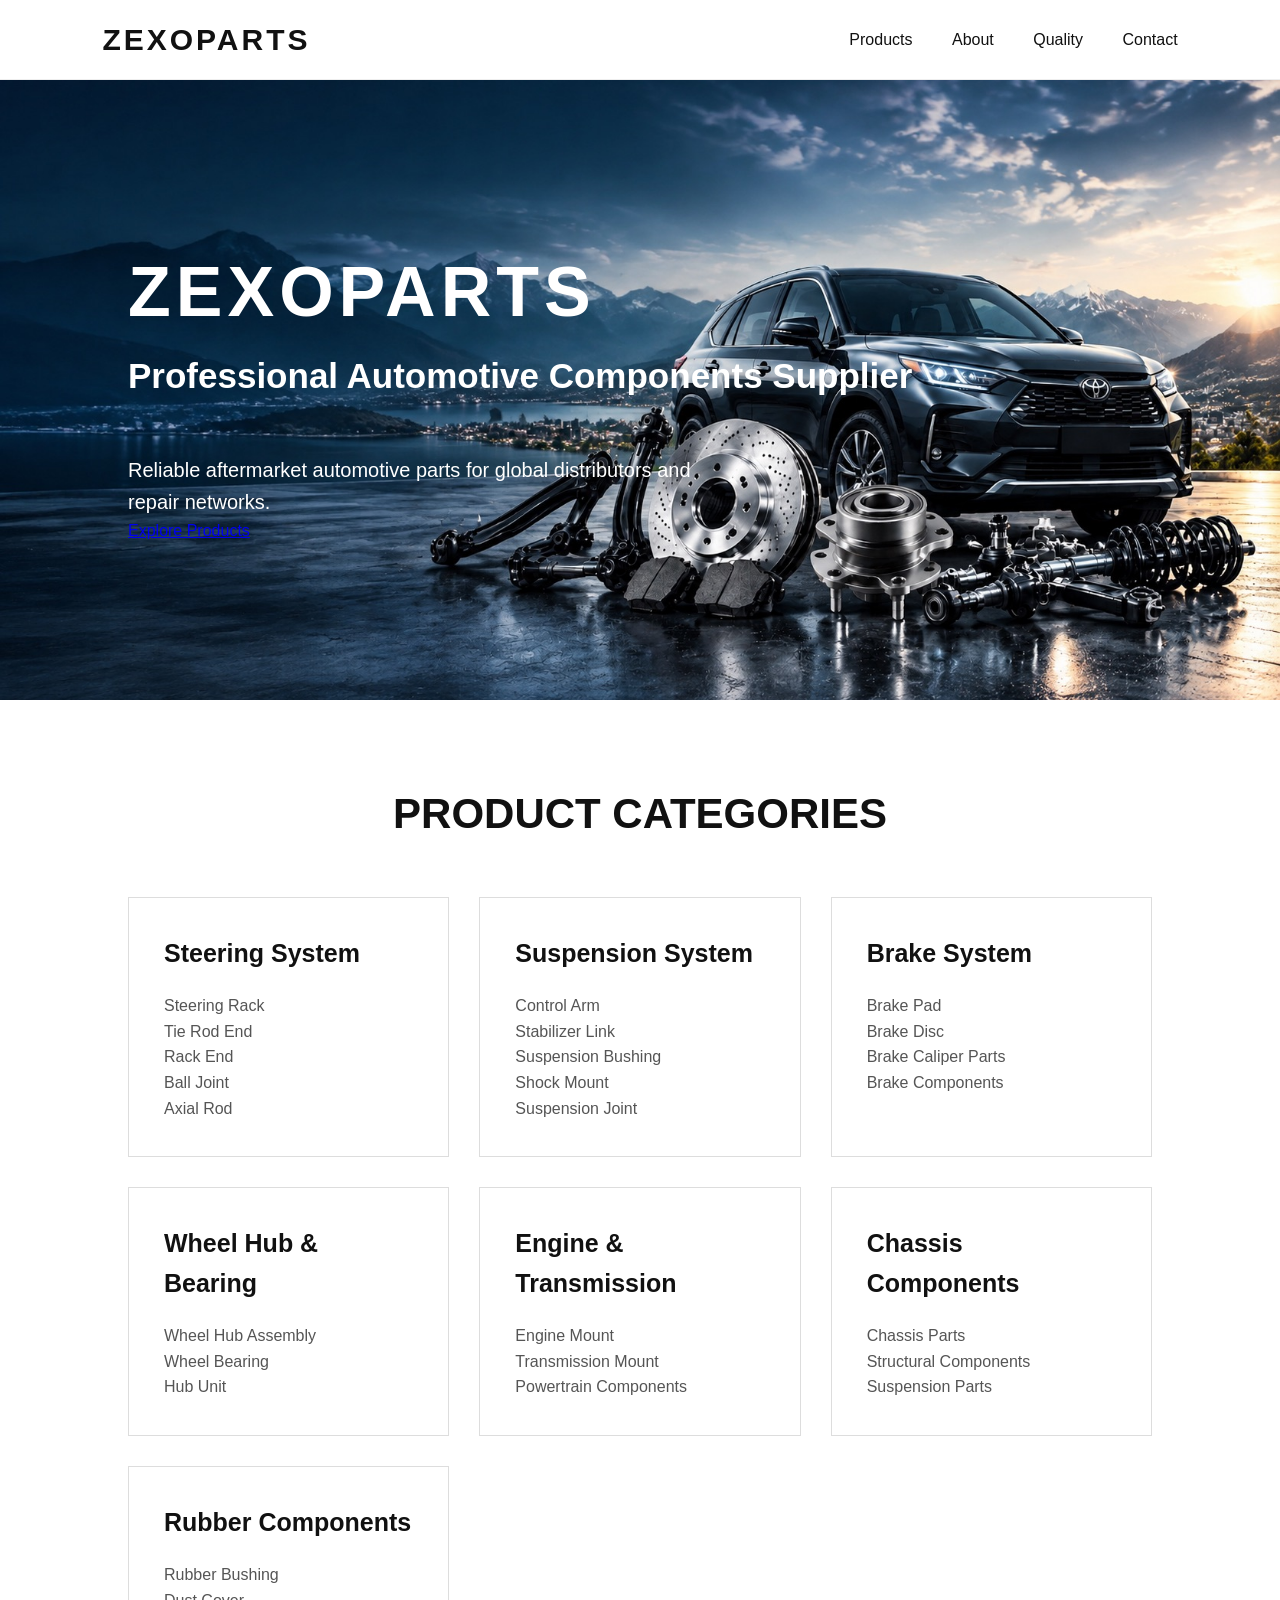
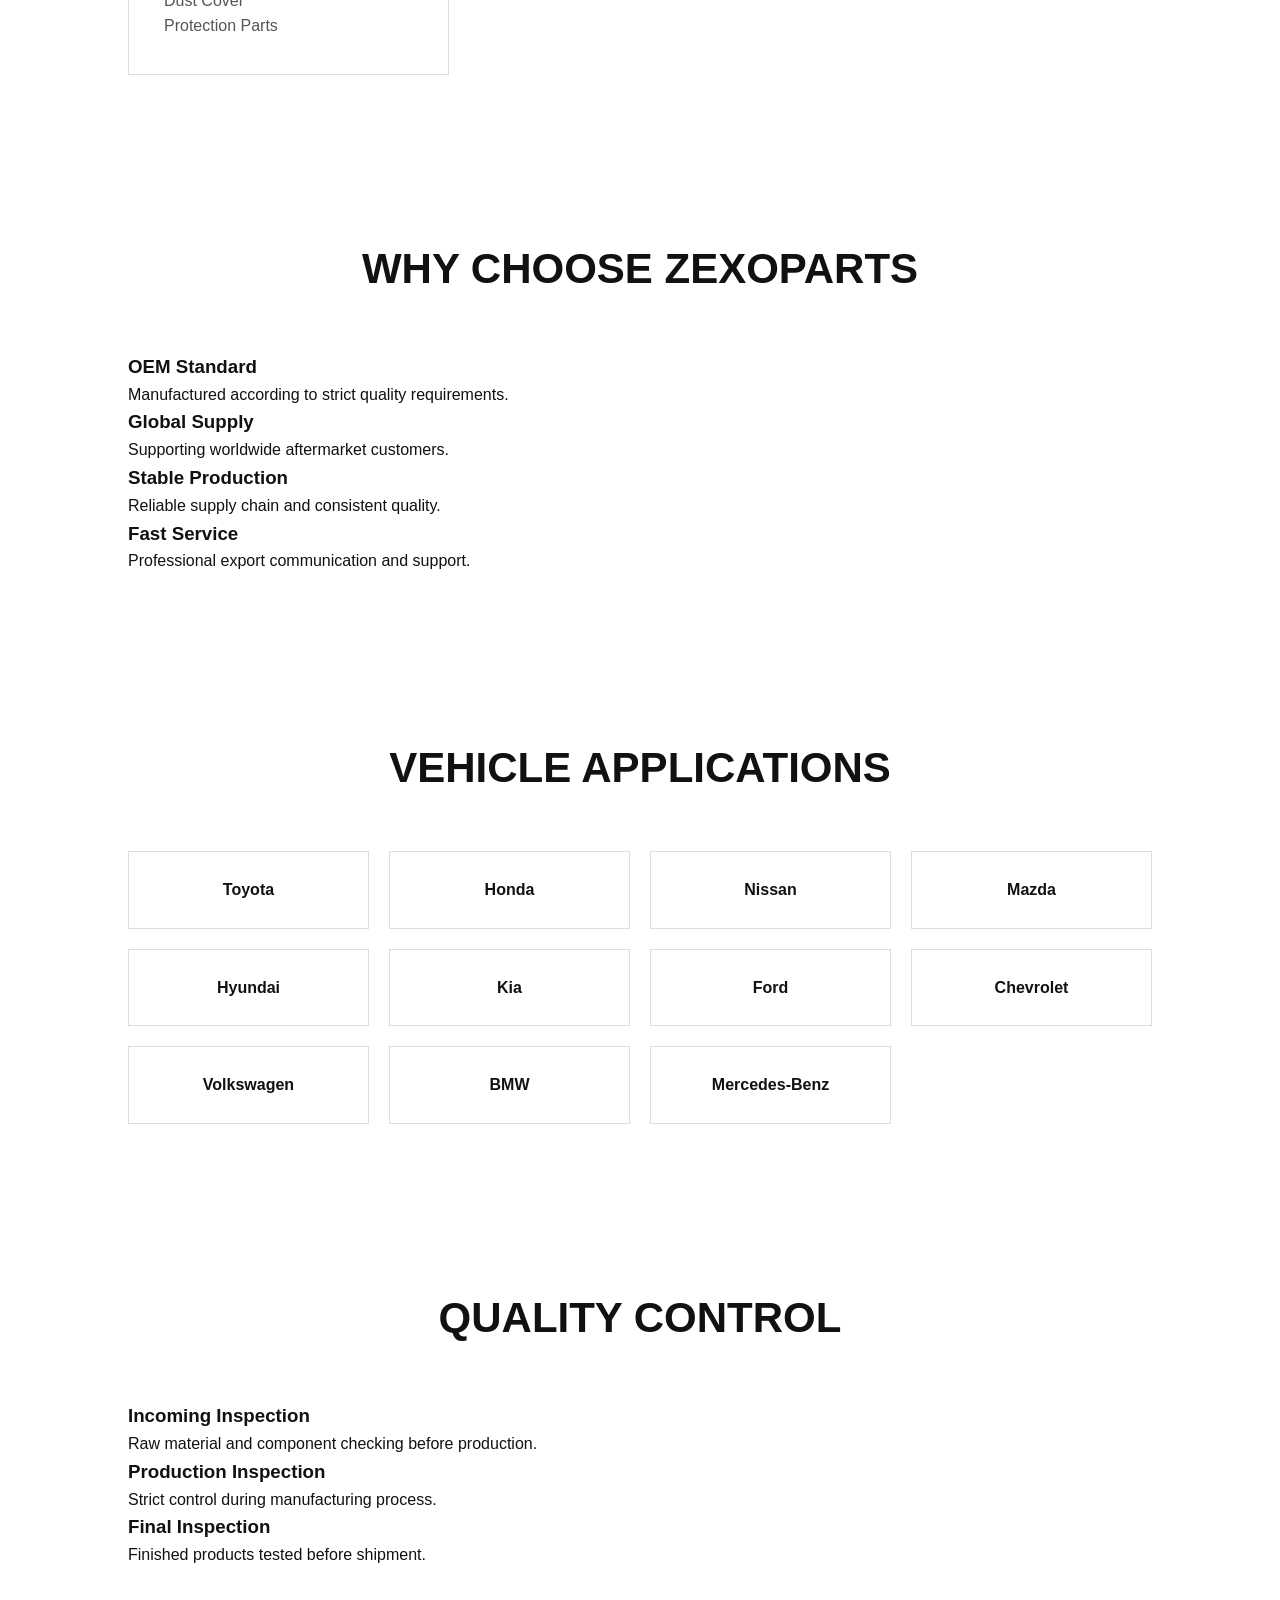
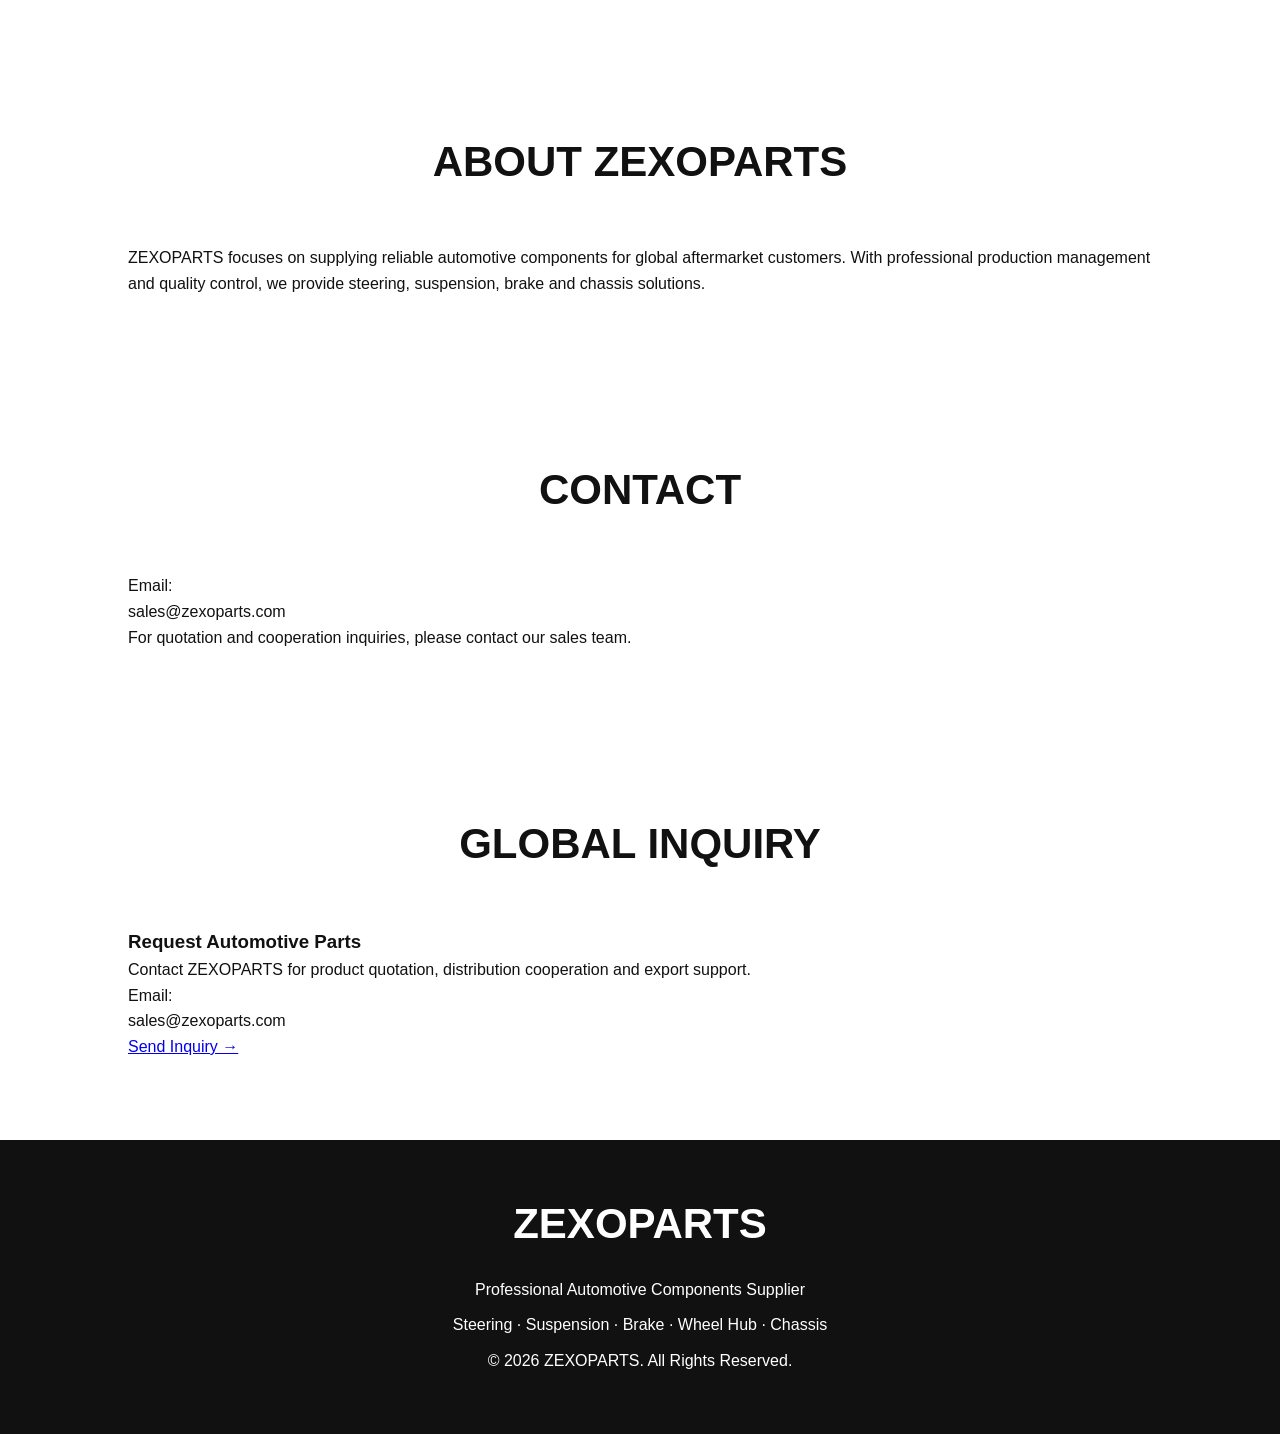
==== commit 933f4a65: "Remove product range section from index.html Removed the product range section from the HTML." ====
--- a/index.html
+++ b/index.html
@@ -404,82 +404,6 @@
 
 
 
-<section id="catalog">
-
-<h2>PRODUCT RANGE</h2>
-
-
-<div class="catalog-grid">
-
-
-<div>
-<h3>Steering Parts</h3>
-<p>
-Tie Rod End<br>
-Rack End<br>
-Ball Joint<br>
-Steering Rack Components
-</p>
-</div>
-
-
-<div>
-<h3>Suspension Parts</h3>
-<p>
-Control Arm<br>
-Stabilizer Link<br>
-Bushing<br>
-Shock Absorber Mount
-</p>
-</div>
-
-
-<div>
-<h3>Brake System</h3>
-<p>
-Brake Disc<br>
-Brake Pad<br>
-Brake Caliper Parts
-</p>
-</div>
-
-
-<div>
-<h3>Wheel Hub System</h3>
-<p>
-Wheel Hub Assembly<br>
-Wheel Bearing<br>
-Hub Unit
-</p>
-</div>
-
-
-<div>
-<h3>Chassis Parts</h3>
-<p>
-Cross Member<br>
-Suspension Components<br>
-Structural Parts
-</p>
-</div>
-
-
-<div>
-<h3>Engine Related</h3>
-<p>
-Automotive Sensors<br>
-Cooling Components<br>
-Engine Mount
-</p>
-</div>
-
-
-</div>
-
-</section>
-
-
-
 <footer>
 
 
--- a/style.css
+++ b/style.css
@@ -1,52 +1,37 @@
 *{
-    margin:0;
-    padding:0;
-    box-sizing:border-box;
+margin:0;
+padding:0;
+box-sizing:border-box;
+font-family:Arial,Helvetica,sans-serif;
 }
 
 
 body{
-
-    font-family:
-    Arial,
-    Helvetica,
-    sans-serif;
-
-    color:#111;
-
-    background:#fff;
-
-}
-
-
-
-.header{
-
-    height:90px;
-
-    display:flex;
-
-    align-items:center;
-
-    justify-content:space-between;
-
-    padding:0 8%;
-
-    background:#fff;
-
-    border-bottom:1px solid #e5e5e5;
-
-}
-
+color:#111;
+background:#fff;
+line-height:1.6;
+}
+
+
+
+header{
+
+height:80px;
+display:flex;
+justify-content:space-between;
+align-items:center;
+padding:0 8%;
+background:#fff;
+border-bottom:1px solid #eee;
+
+}
 
 
 .logo{
 
-    font-size:32px;
-
-    font-weight:800;
-
-    letter-spacing:4px;
+font-size:30px;
+font-weight:800;
+letter-spacing:3px;
 
 }
 
@@ -54,13 +39,10 @@
 
 nav a{
 
-    margin-left:35px;
-
-    text-decoration:none;
-
-    color:#111;
-
-    font-size:16px;
+margin-left:35px;
+text-decoration:none;
+color:#111;
+font-size:16px;
 
 }
 
@@ -68,114 +50,80 @@
 
 .hero{
 
-    height:650px;
-
-    display:flex;
-
-    align-items:center;
-
-    padding-left:8%;
-
-    background:
-
-    linear-gradient(
-        90deg,
-        rgba(0,0,0,0.75),
-        rgba(0,0,0,0.25)
-    ),
-
-    url("images/banner-new.jpg");
-
-
-    background-size:cover;
-
-    background-position:center;
-
-}
-
-
-
-.hero-content{
-
-    color:white;
-
-    max-width:700px;
-
-}
-
-
-
-.hero h1{
-
-    font-size:72px;
-
-    font-weight:900;
-
-    letter-spacing:5px;
-
-    margin-bottom:20px;
-
-}
-
-
-
-.hero h2{
-
-    font-size:34px;
-
-    margin-bottom:25px;
-
-}
-
-
-
-.hero p{
-
-    font-size:20px;
-
-    line-height:1.6;
-
-    margin-bottom:40px;
-
-}
-
-
-
-.btn{
-
-    display:inline-block;
-
-    padding:16px 35px;
-
-    background:white;
-
-    color:#111;
-
-    text-decoration:none;
-
-    font-weight:bold;
-
-}
-
+height:620px;
+
+background-image:url("images/banner-new.jpg");
+
+background-size:cover;
+
+background-position:center;
+
+display:flex;
+
+align-items:center;
+
+padding-left:10%;
+
+color:white;
+
+}
+
+
+
+.hero-content h1{
+
+font-size:70px;
+letter-spacing:5px;
+
+}
+
+
+
+.hero-content h2{
+
+font-size:35px;
+
+}
+
+
+
+.hero-content p{
+
+font-size:20px;
+max-width:600px;
+
+}
+
+
+
+.button,
+.inquiry a{
+
+display:inline-block;
+margin-top:30px;
+padding:15px 35px;
+background:#111;
+color:#fff;
+text-decoration:none;
+
+}
 
 
 
 
 section{
 
-    padding:90px 8%;
-
-}
-
-
-
-section h2{
-
-    text-align:center;
-
-    font-size:40px;
-
-    margin-bottom:55px;
+padding:80px 10%;
+
+}
+
+
+
+h2{
+
+text-align:center;
+font-size:42px;
+margin-bottom:50px;
 
 }
 
@@ -184,84 +132,119 @@
 
 .product-grid{
 
-    display:grid;
-
-    grid-template-columns:repeat(3,1fr);
-
-    gap:30px;
-
-}
-
-
-
-.card{
-
-    border:1px solid #ddd;
-
-    padding:35px;
-
-    transition:.3s;
-
-}
-
-
-
-.card:hover{
-
-    transform:translateY(-5px);
-
-}
-
-
-
-.card h3{
-
-    font-size:24px;
-
-    margin-bottom:15px;
-
-}
-
-
-
-.card p{
-
-    color:#555;
-
-    line-height:1.6;
-
-}
-
-
-
-
-#about{
-
-    background:#f5f5f5;
-
-    text-align:center;
-
-}
-
-
-
-#about p{
-
-    max-width:800px;
-
-    margin:auto;
-
-    font-size:18px;
-
-    line-height:1.8;
-
-}
-
-
-
-#contact{
-
-    text-align:center;
+display:grid;
+grid-template-columns:repeat(3,1fr);
+gap:30px;
+
+}
+
+
+
+.product-card{
+
+border:1px solid #ddd;
+padding:35px;
+min-height:200px;
+transition:.3s;
+
+}
+
+
+
+.product-card:hover{
+
+transform:translateY(-5px);
+box-shadow:0 10px 30px rgba(0,0,0,.1);
+
+}
+
+
+
+.product-card h3{
+
+font-size:25px;
+margin-bottom:20px;
+
+}
+
+
+
+.product-card p{
+
+color:#555;
+
+}
+
+
+
+
+
+.vehicle-grid{
+
+display:grid;
+grid-template-columns:repeat(4,1fr);
+gap:20px;
+
+}
+
+
+
+.vehicle-grid div{
+
+border:1px solid #ddd;
+padding:25px;
+text-align:center;
+font-weight:bold;
+
+}
+
+
+
+
+.inquiry{
+
+background:#f5f5f5;
+text-align:center;
+
+}
+
+
+
+
+.page-banner{
+
+background:#111;
+color:white;
+text-align:center;
+padding:100px 20px;
+
+}
+
+
+
+.page-banner h1{
+
+font-size:50px;
+
+}
+
+
+
+
+.catalog-grid{
+
+display:grid;
+grid-template-columns:repeat(3,1fr);
+gap:30px;
+
+}
+
+
+
+.catalog-grid div{
+
+padding:30px;
+border:1px solid #ddd;
 
 }
 
@@ -270,11 +253,26 @@
 
 footer{
 
-    padding:40px;
-
-    text-align:center;
-
-    border-top:1px solid #eee;
+background:#111;
+color:white;
+padding:50px 10%;
+text-align:center;
+
+}
+
+
+.footer-content h2{
+
+color:white;
+margin-bottom:20px;
+
+}
+
+
+
+footer p{
+
+margin:10px;
 
 }
 
@@ -284,25 +282,43 @@
 @media(max-width:900px){
 
 
-    nav{
-
-        display:none;
-
-    }
-
-
-    .hero h1{
-
-        font-size:48px;
-
-    }
-
-
-    .product-grid{
-
-        grid-template-columns:1fr;
-
-    }
-
-
-}
+.product-grid,
+.catalog-grid{
+
+grid-template-columns:1fr;
+
+}
+
+
+.vehicle-grid{
+
+grid-template-columns:repeat(2,1fr);
+
+}
+
+
+
+.hero-content h1{
+
+font-size:45px;
+
+}
+
+
+header{
+
+padding:0 5%;
+
+}
+
+
+
+nav a{
+
+margin-left:10px;
+
+}
+
+
+}
+
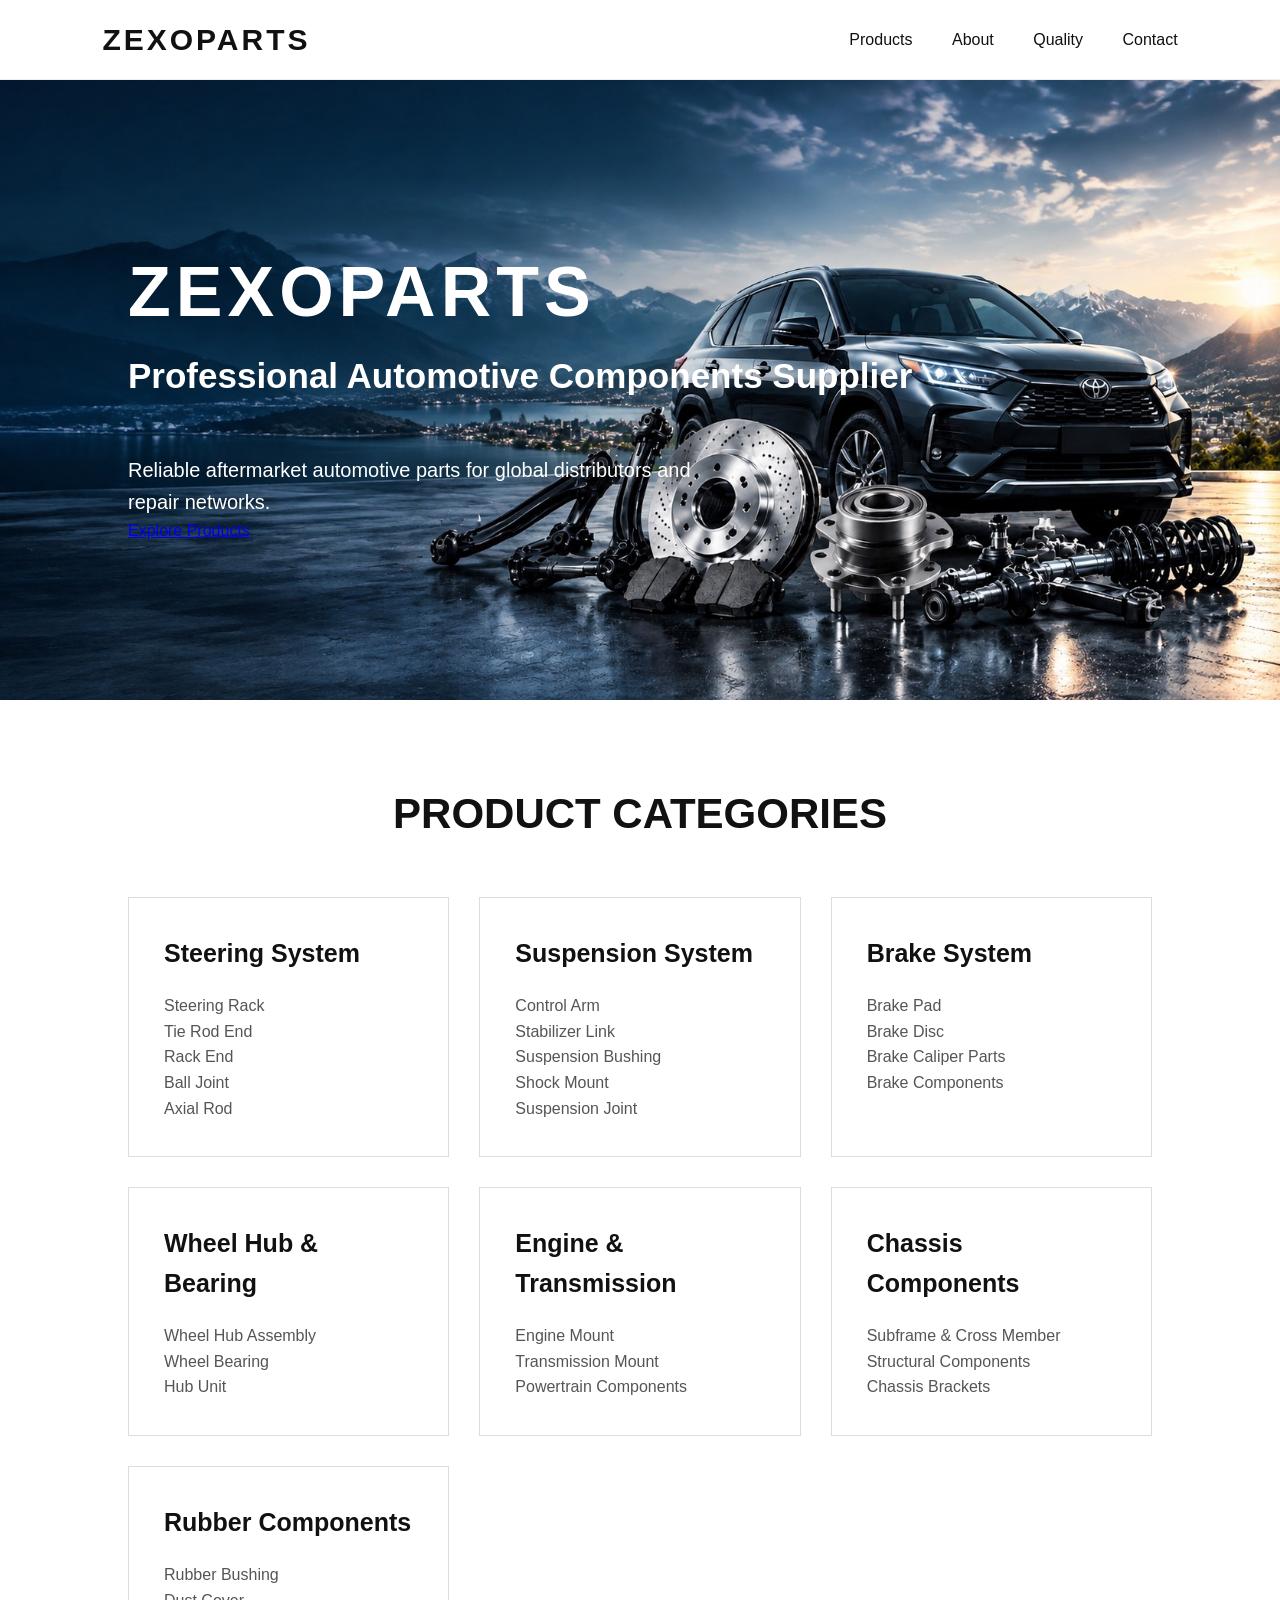
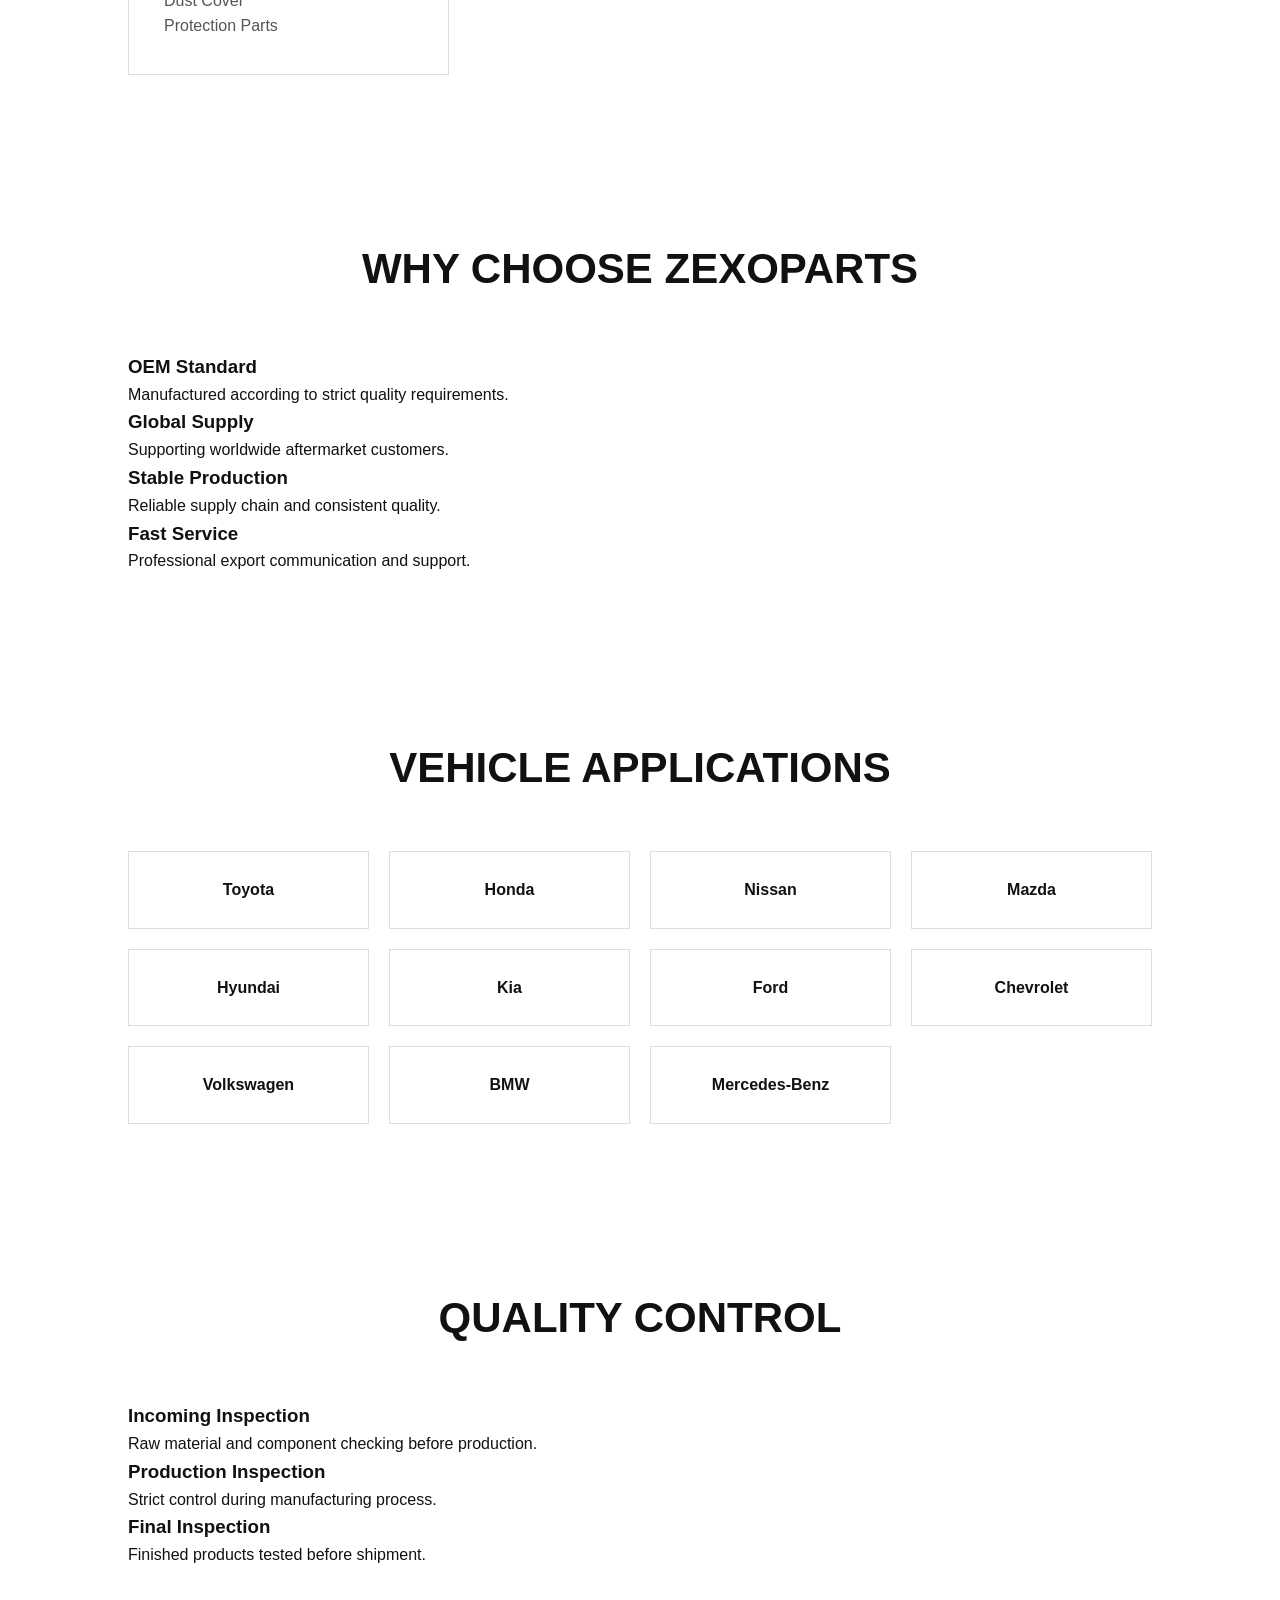
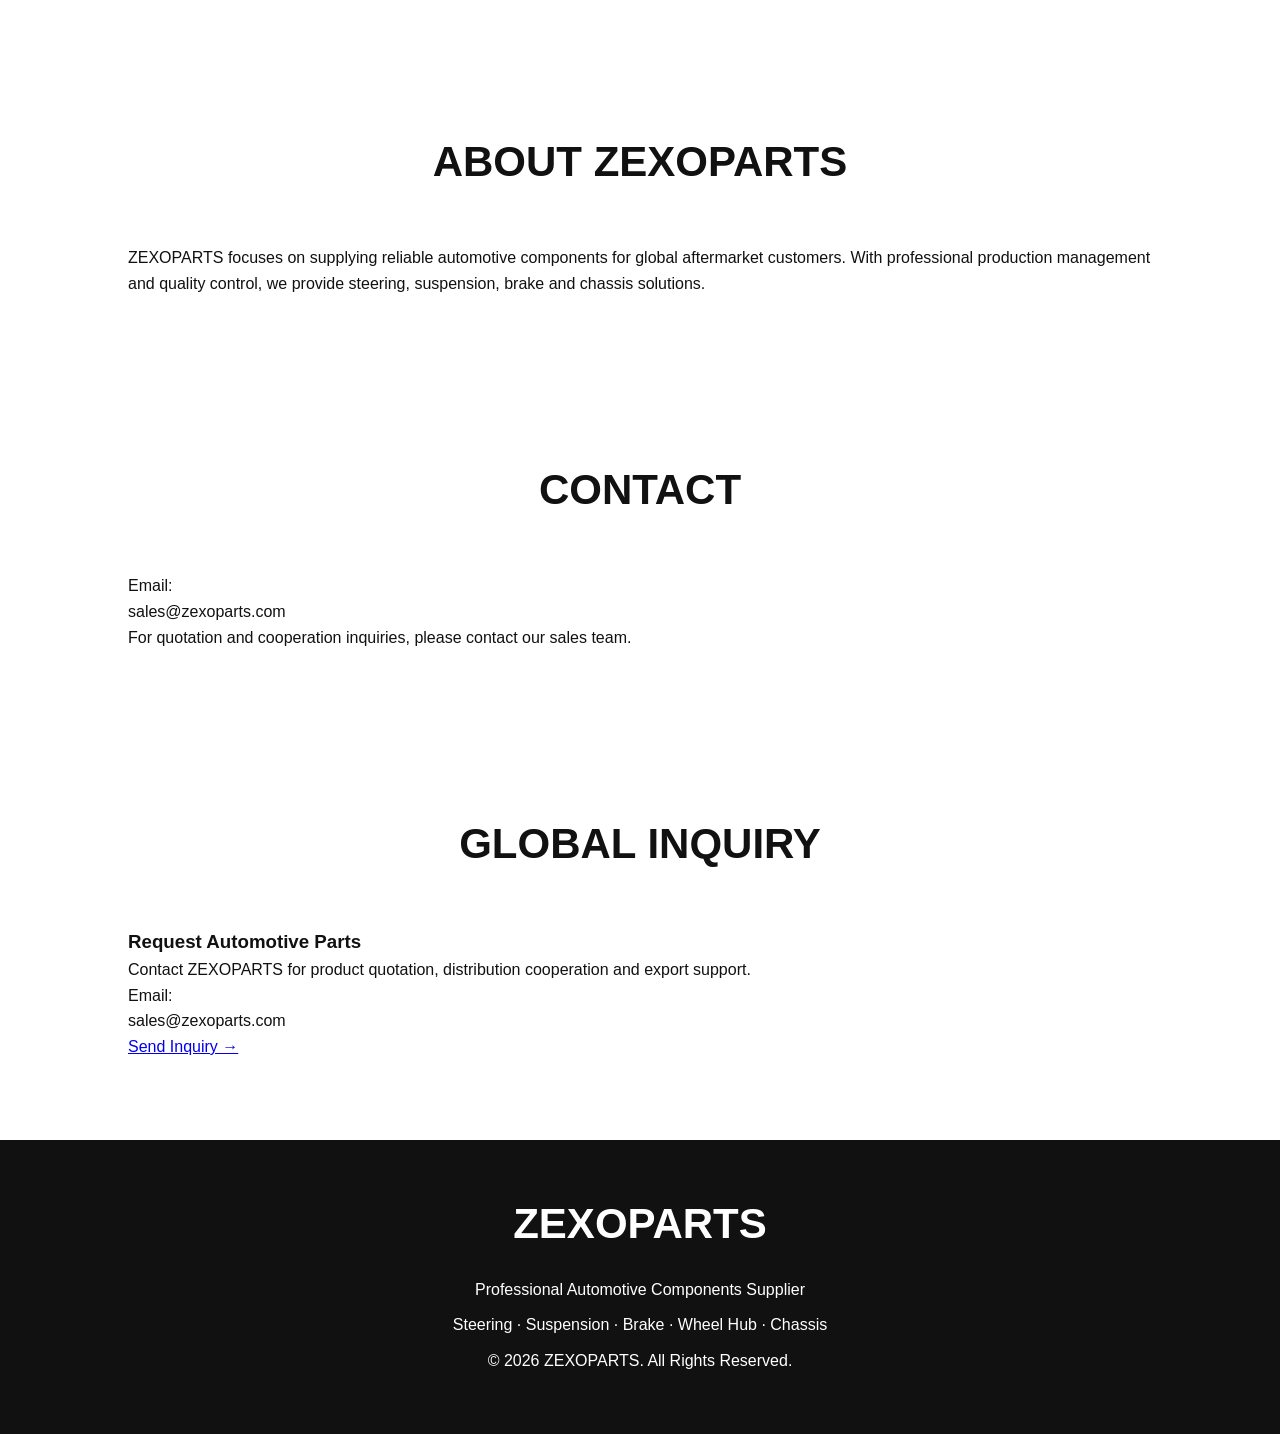
==== commit 507ef4f7: "Update product card description for chassis components" ====
--- a/index.html
+++ b/index.html
@@ -149,9 +149,9 @@
 <div class="product-card">
 <h3>Chassis Components</h3>
 <p>
-Chassis Parts<br>
+Subframe & Cross Member<br>
 Structural Components<br>
-Suspension Parts
+Chassis Brackets
 </p>
 </div>
 
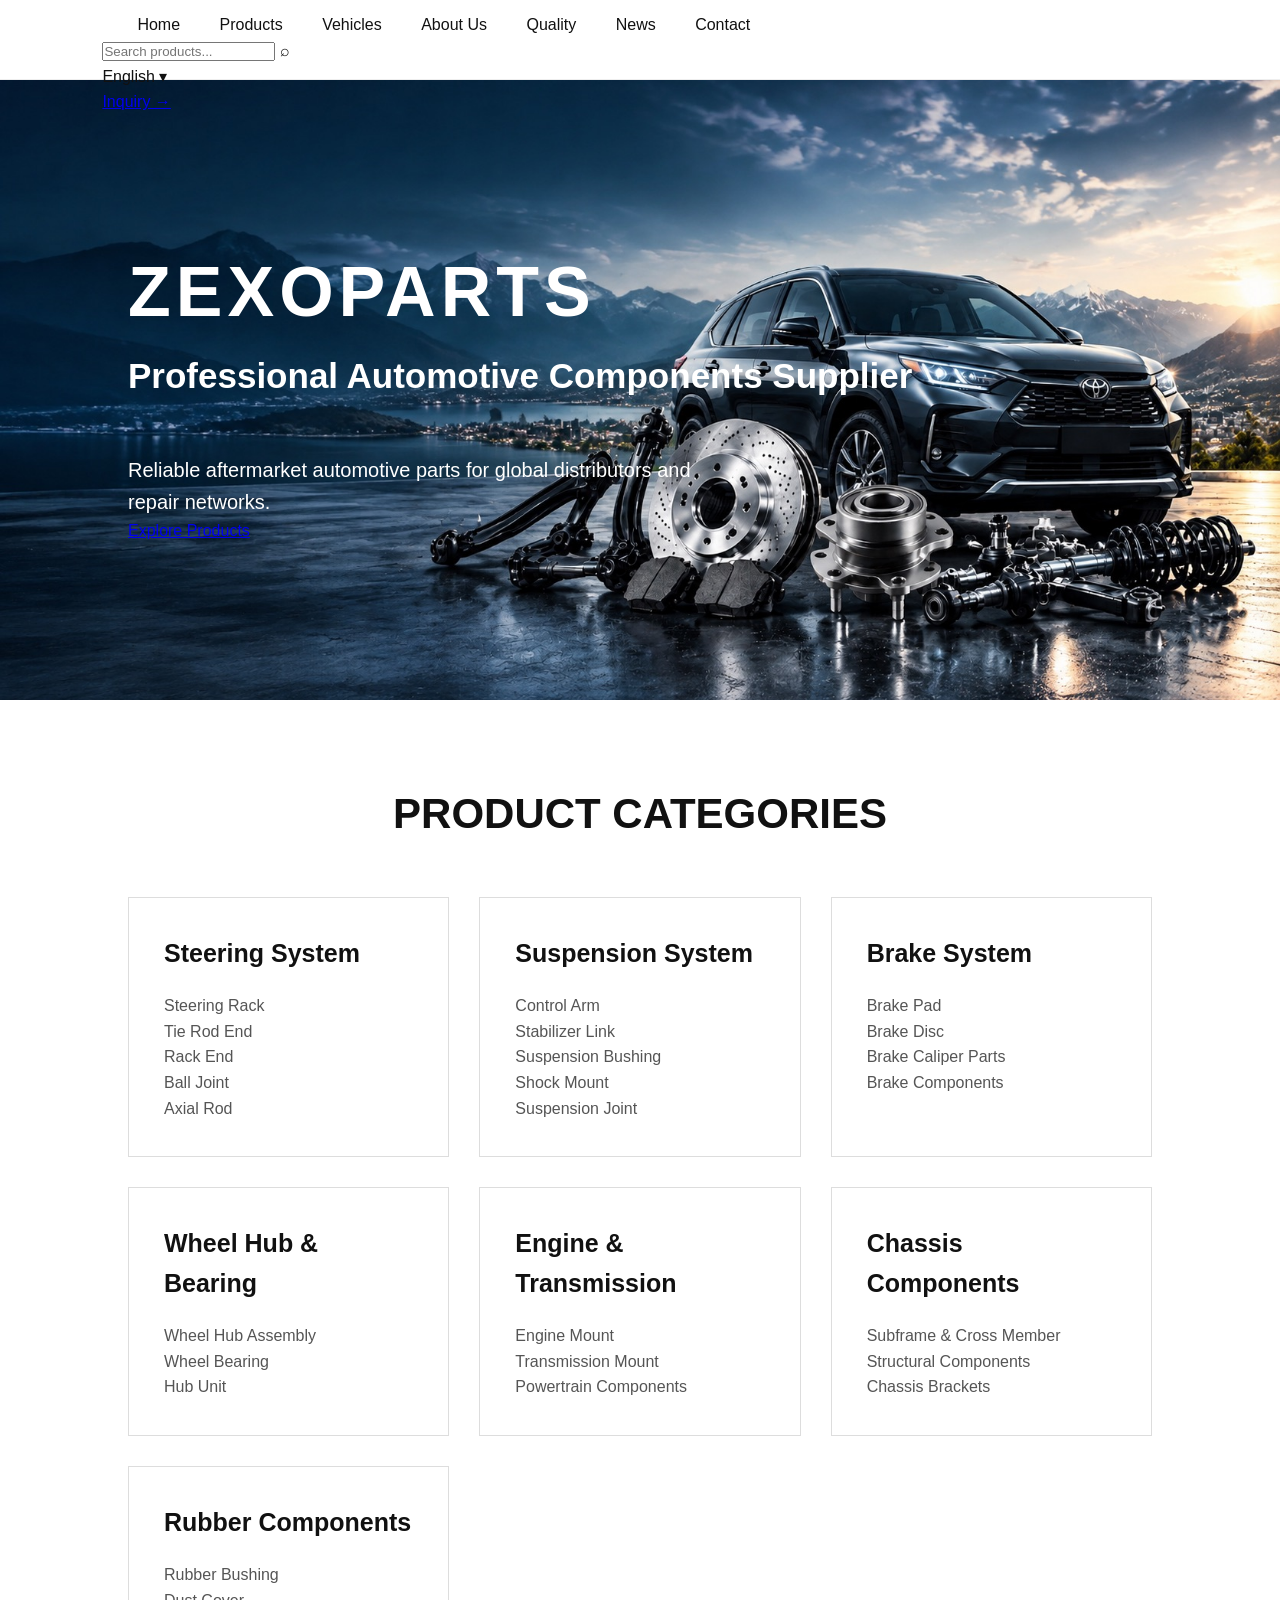
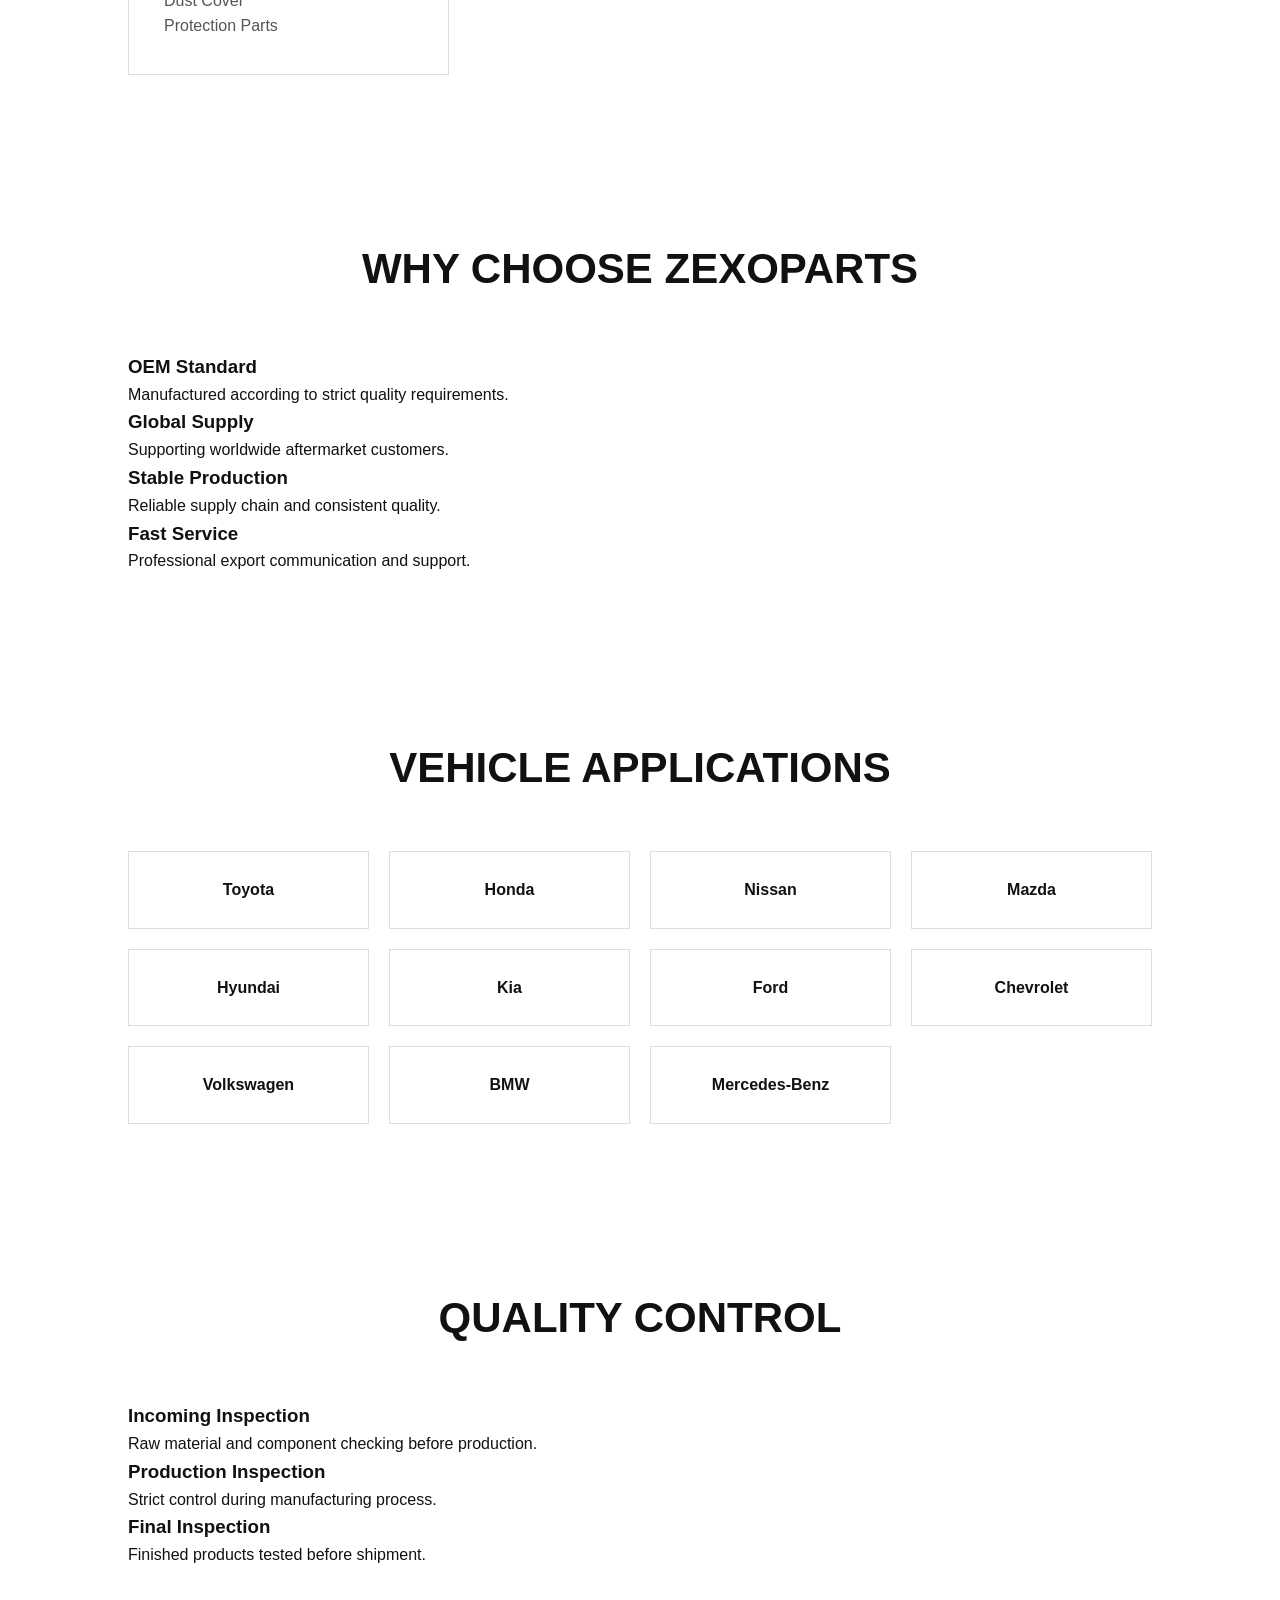
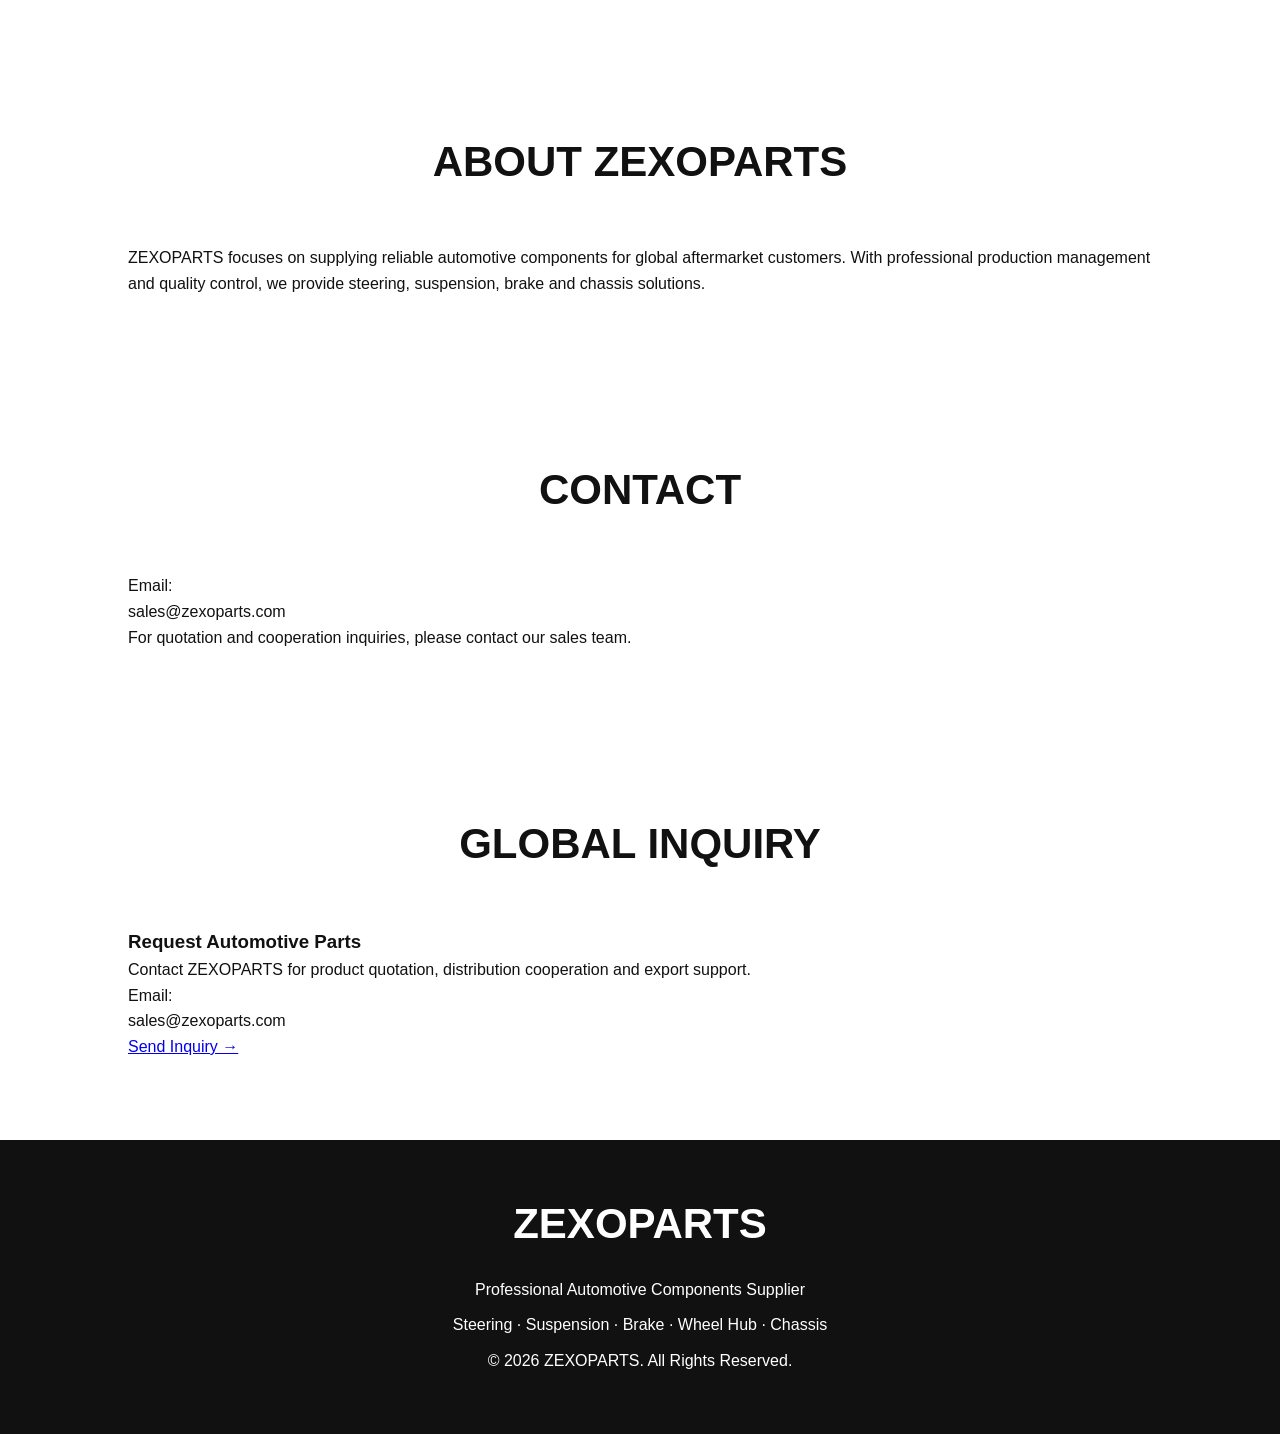
==== commit 3bc7d96c: "Enhance header layout and navigation links" ====
--- a/index.html
+++ b/index.html
@@ -17,26 +17,48 @@
 
 <header>
 
-<div class="logo">
-ZEXOPARTS
-</div>
-
-
-<nav>
-
-<a href="#products">Products</a>
-<a href="#about">About</a>
-<a href="#quality">Quality</a>
-<a href="#contact">Contact</a>
-
-</nav>
+    <div class="header-container">
+
+        <div class="logo">
+            ZEXOPARTS
+            <span>AUTOMOTIVE PARTS</span>
+        </div>
+
+
+        <nav>
+
+            <a href="#" class="active">Home</a>
+            <a href="#products">Products</a>
+            <a href="#applications">Vehicles</a>
+            <a href="#about">About Us</a>
+            <a href="#quality">Quality</a>
+            <a href="#news">News</a>
+            <a href="#contact">Contact</a>
+
+        </nav>
+
+
+        <div class="header-actions">
+
+            <div class="search-box">
+                <input type="text" placeholder="Search products...">
+                <span>⌕</span>
+            </div>
+
+            <div class="language">
+                English ▾
+            </div>
+
+            <a href="#inquiry" class="inquiry-btn">
+                Inquiry →
+            </a>
+
+        </div>
+
+    </div>
 
 </header>
-
-
-
-
-
+  
 <section class="hero">
 
 
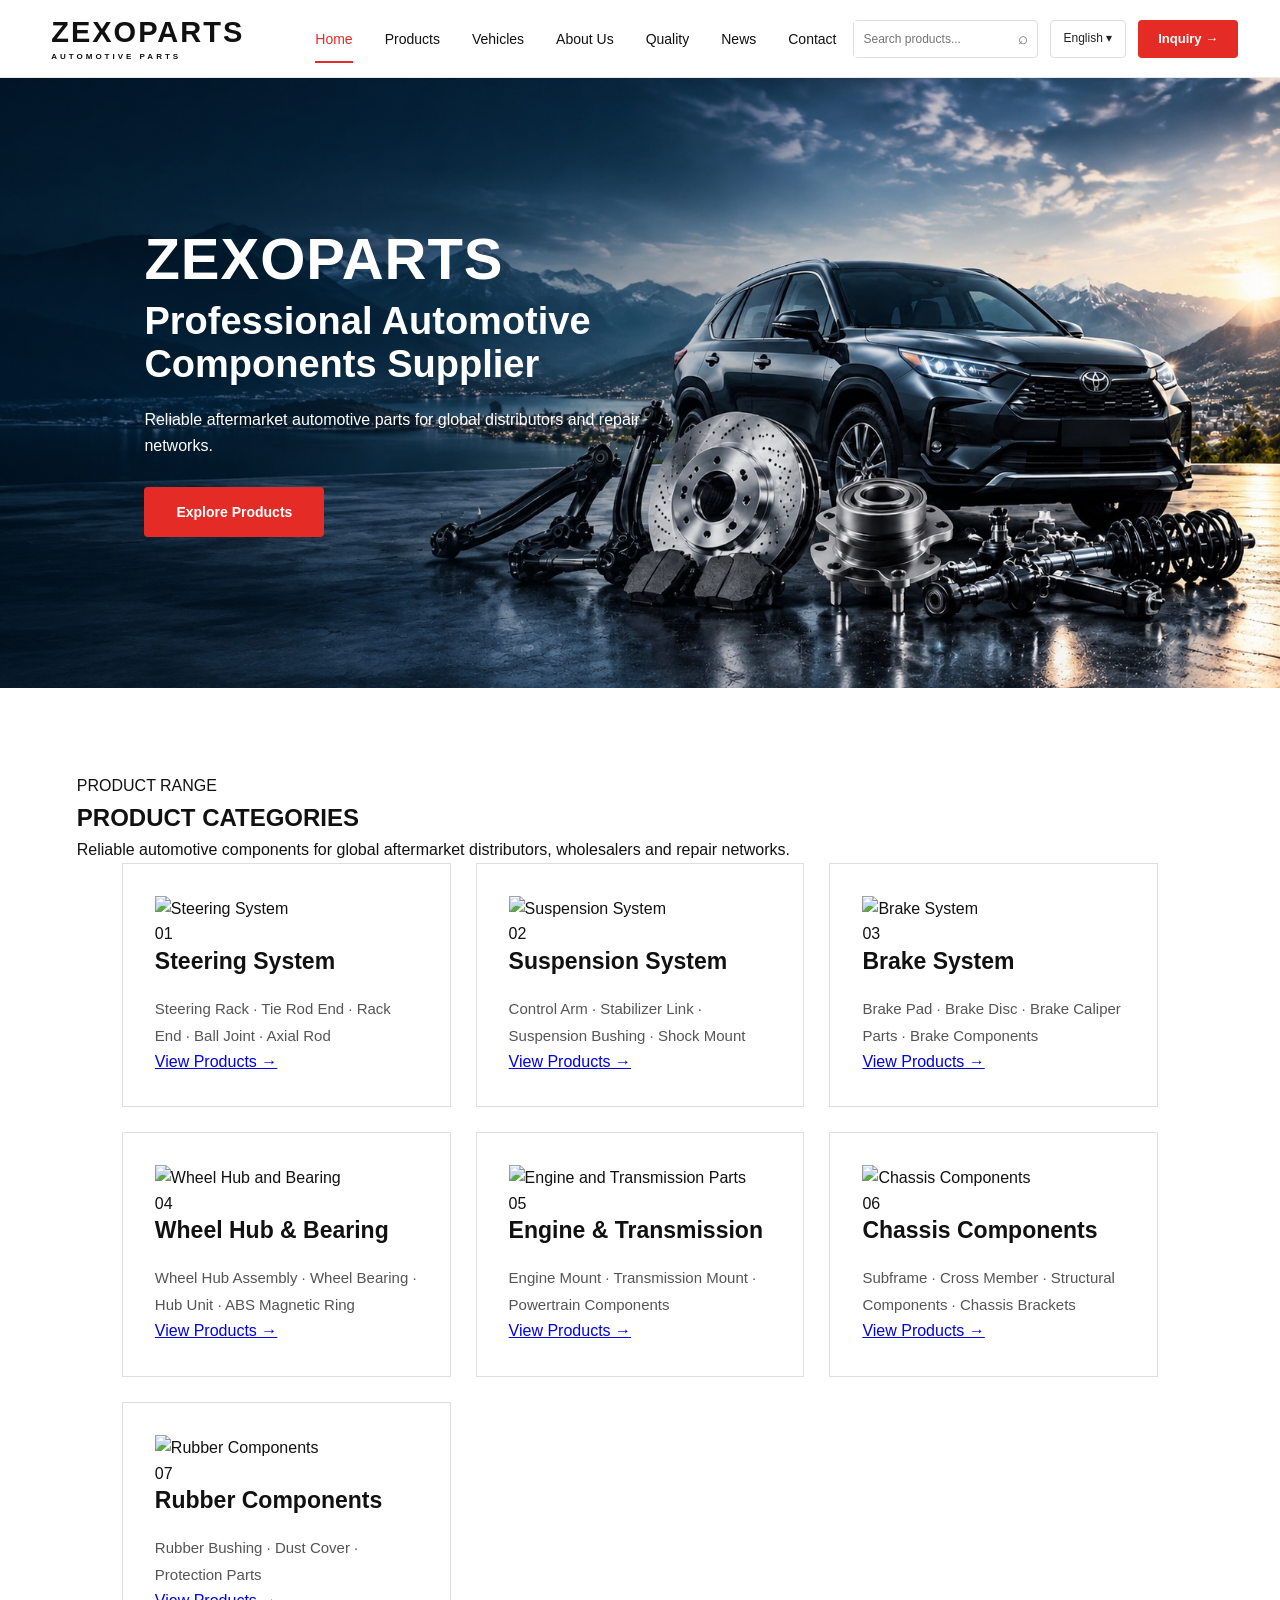
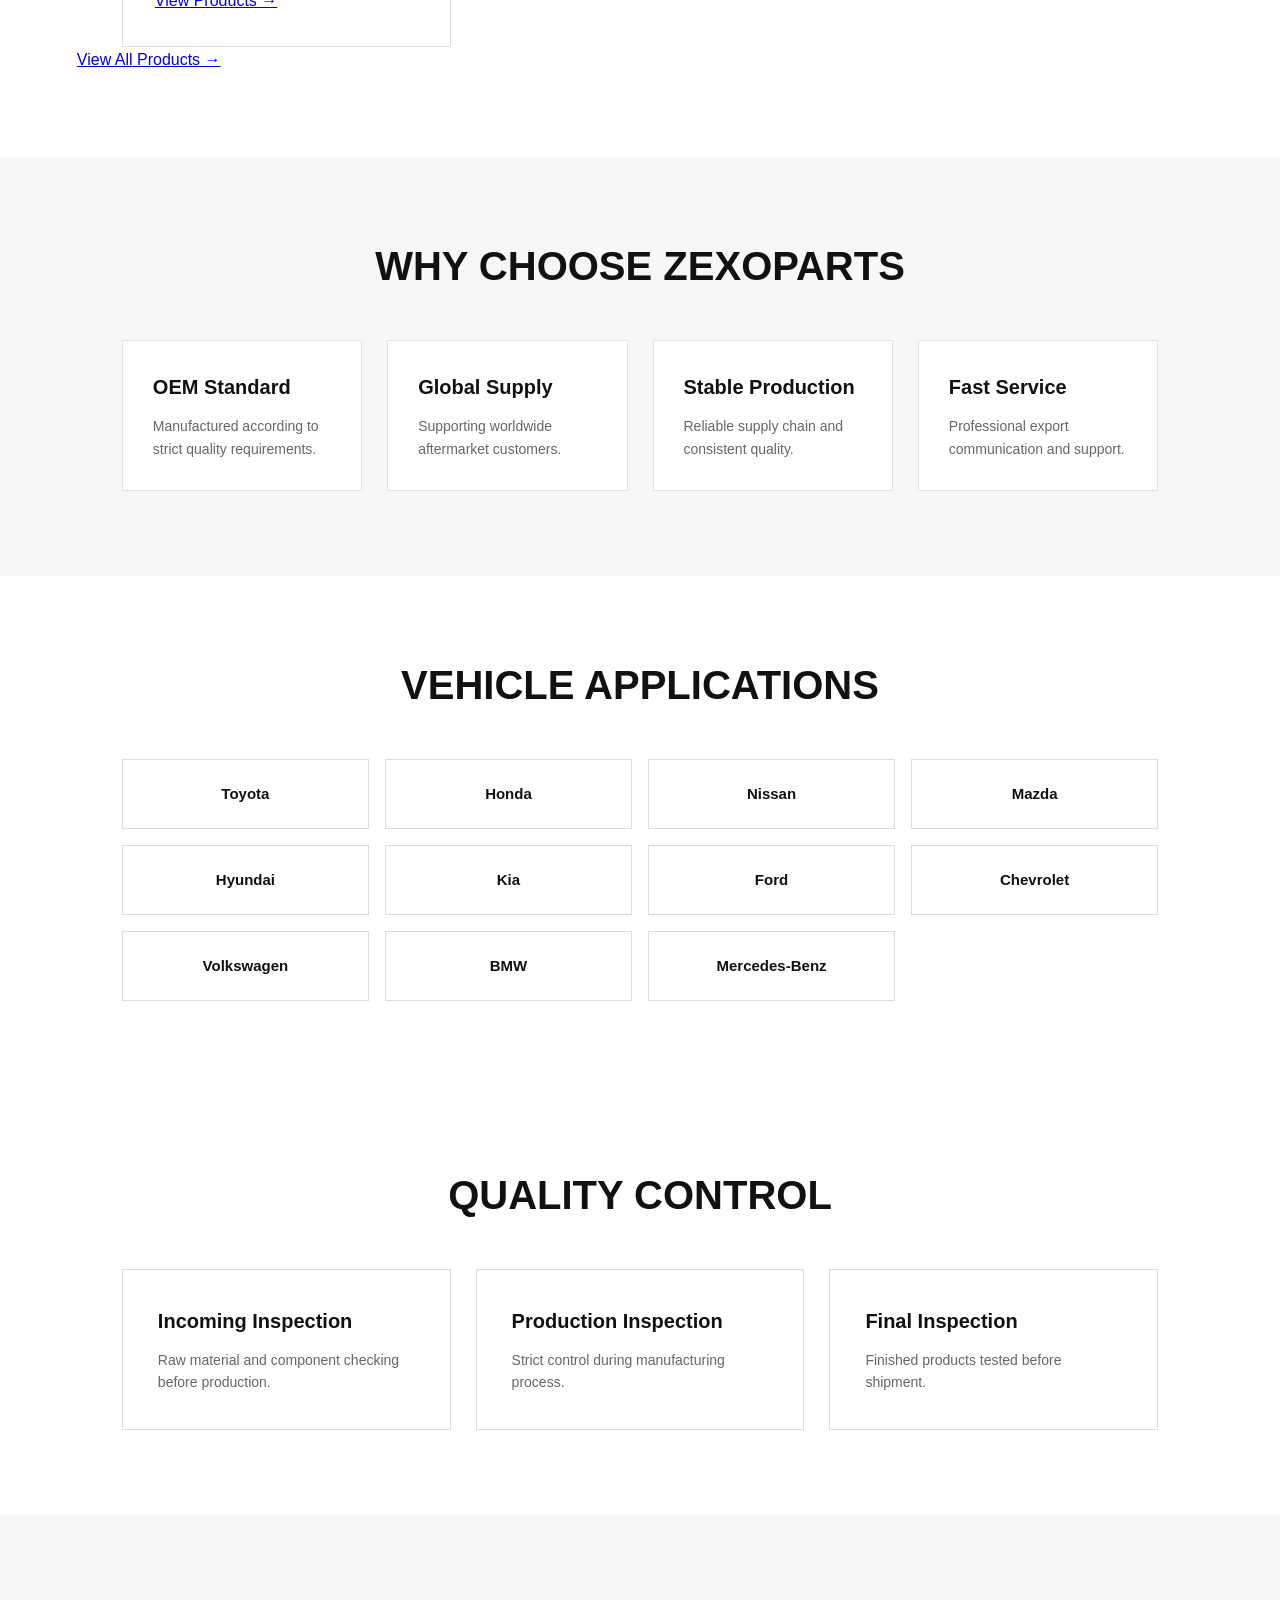
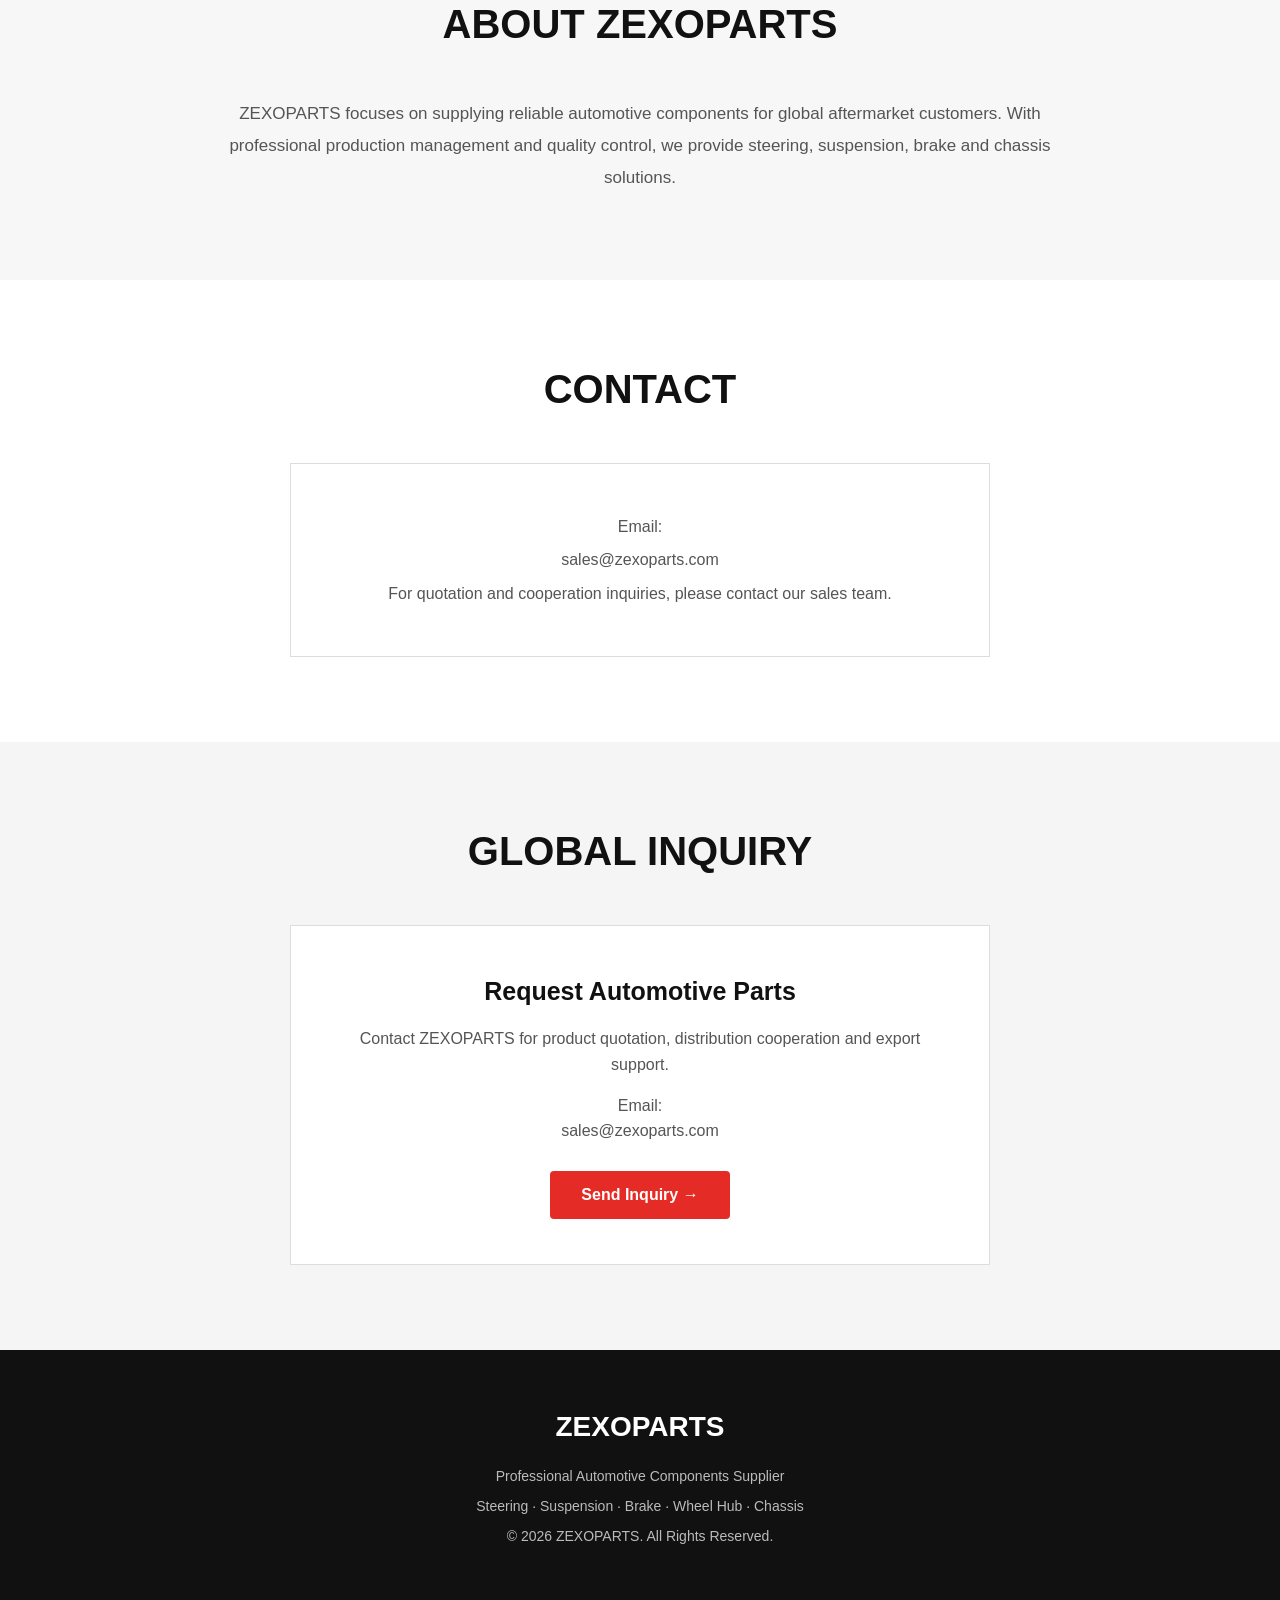
==== commit f337bd16: "Refactor product section layout and content Updated product section with new layout and content." ====
--- a/index.html
+++ b/index.html
@@ -96,102 +96,227 @@
 
 
 
-<section id="products">
-
-
-<h2>
-PRODUCT CATEGORIES
-</h2>
-
-
-<div class="product-grid">
-
-
-
-<div class="product-card">
-<h3>Steering System</h3>
-<p>
-Steering Rack<br>
-Tie Rod End<br>
-Rack End<br>
-Ball Joint<br>
-Axial Rod
-</p>
-</div>
-
-
-
-<div class="product-card">
-<h3>Suspension System</h3>
-<p>
-Control Arm<br>
-Stabilizer Link<br>
-Suspension Bushing<br>
-Shock Mount<br>
-Suspension Joint
-</p>
-</div>
-
-
-
-<div class="product-card">
-<h3>Brake System</h3>
-<p>
-Brake Pad<br>
-Brake Disc<br>
-Brake Caliper Parts<br>
-Brake Components
-</p>
-</div>
-
-
-
-<div class="product-card">
-<h3>Wheel Hub & Bearing</h3>
-<p>
-Wheel Hub Assembly<br>
-Wheel Bearing<br>
-Hub Unit
-</p>
-</div>
-
-
-
-<div class="product-card">
-<h3>Engine & Transmission</h3>
-<p>
-Engine Mount<br>
-Transmission Mount<br>
-Powertrain Components
-</p>
-</div>
-
-
-
-<div class="product-card">
-<h3>Chassis Components</h3>
-<p>
-Subframe & Cross Member<br>
-Structural Components<br>
-Chassis Brackets
-</p>
-</div>
-
-
-
-<div class="product-card">
-<h3>Rubber Components</h3>
-<p>
-Rubber Bushing<br>
-Dust Cover<br>
-Protection Parts
-</p>
-</div>
-
-
-
-</div>
-
+<section id="products" class="products-section">
+
+    <div class="section-heading">
+        <span>PRODUCT RANGE</span>
+        <h2>PRODUCT CATEGORIES</h2>
+        <p>
+            Reliable automotive components for global aftermarket distributors,
+            wholesalers and repair networks.
+        </p>
+    </div>
+
+
+    <div class="product-grid">
+
+
+        <!-- Steering System -->
+
+        <div class="product-card">
+
+            <div class="product-image">
+                <img src="images/steering.jpg" alt="Steering System">
+            </div>
+
+            <div class="product-info">
+
+                <span class="product-number">01</span>
+
+                <h3>Steering System</h3>
+
+                <p>
+                    Steering Rack · Tie Rod End · Rack End ·
+                    Ball Joint · Axial Rod
+                </p>
+
+                <a href="#">
+                    View Products →
+                </a>
+
+            </div>
+
+        </div>
+
+
+        <!-- Suspension System -->
+
+        <div class="product-card">
+
+            <div class="product-image">
+                <img src="images/suspension.jpg" alt="Suspension System">
+            </div>
+
+            <div class="product-info">
+
+                <span class="product-number">02</span>
+
+                <h3>Suspension System</h3>
+
+                <p>
+                    Control Arm · Stabilizer Link ·
+                    Suspension Bushing · Shock Mount
+                </p>
+
+                <a href="#">
+                    View Products →
+                </a>
+
+            </div>
+
+        </div>
+
+
+        <!-- Brake System -->
+
+        <div class="product-card">
+
+            <div class="product-image">
+                <img src="images/brake.jpg" alt="Brake System">
+            </div>
+
+            <div class="product-info">
+
+                <span class="product-number">03</span>
+
+                <h3>Brake System</h3>
+
+                <p>
+                    Brake Pad · Brake Disc ·
+                    Brake Caliper Parts · Brake Components
+                </p>
+
+                <a href="#">
+                    View Products →
+                </a>
+
+            </div>
+
+        </div>
+
+
+        <!-- Wheel Hub & Bearing -->
+
+        <div class="product-card">
+
+            <div class="product-image">
+                <img src="images/wheel-hub.jpg" alt="Wheel Hub and Bearing">
+            </div>
+
+            <div class="product-info">
+
+                <span class="product-number">04</span>
+
+                <h3>Wheel Hub & Bearing</h3>
+
+                <p>
+                    Wheel Hub Assembly · Wheel Bearing ·
+                    Hub Unit · ABS Magnetic Ring
+                </p>
+
+                <a href="#">
+                    View Products →
+                </a>
+
+            </div>
+
+        </div>
+
+
+        <!-- Engine & Transmission -->
+
+        <div class="product-card">
+
+            <div class="product-image">
+                <img src="images/engine.jpg" alt="Engine and Transmission Parts">
+            </div>
+
+            <div class="product-info">
+
+                <span class="product-number">05</span>
+
+                <h3>Engine & Transmission</h3>
+
+                <p>
+                    Engine Mount · Transmission Mount ·
+                    Powertrain Components
+                </p>
+
+                <a href="#">
+                    View Products →
+                </a>
+
+            </div>
+
+        </div>
+
+
+        <!-- Chassis Components -->
+
+        <div class="product-card">
+
+            <div class="product-image">
+                <img src="images/chassis.jpg" alt="Chassis Components">
+            </div>
+
+            <div class="product-info">
+
+                <span class="product-number">06</span>
+
+                <h3>Chassis Components</h3>
+
+                <p>
+                    Subframe · Cross Member ·
+                    Structural Components · Chassis Brackets
+                </p>
+
+                <a href="#">
+                    View Products →
+                </a>
+
+            </div>
+
+        </div>
+
+
+        <!-- Rubber Components -->
+
+        <div class="product-card">
+
+            <div class="product-image">
+                <img src="images/rubber.jpg" alt="Rubber Components">
+            </div>
+
+            <div class="product-info">
+
+                <span class="product-number">07</span>
+
+                <h3>Rubber Components</h3>
+
+                <p>
+                    Rubber Bushing · Dust Cover ·
+                    Protection Parts
+                </p>
+
+                <a href="#">
+                    View Products →
+                </a>
+
+            </div>
+
+        </div>
+
+
+    </div>
+
+
+    <div class="products-more">
+
+        <a href="#">
+            View All Products →
+        </a>
+
+    </div>
 
 </section>
 
--- a/style.css
+++ b/style.css
@@ -1,324 +1,930 @@
+/* =========================================================
+   ZEXOPARTS WEBSITE
+   CLEAN MAIN STYLESHEET
+   ========================================================= */
+
+
+/* =========================
+   RESET
+========================= */
+
 *{
-margin:0;
-padding:0;
-box-sizing:border-box;
-font-family:Arial,Helvetica,sans-serif;
-}
-
+    margin:0;
+    padding:0;
+    box-sizing:border-box;
+}
+
+html{
+    scroll-behavior:smooth;
+}
 
 body{
-color:#111;
-background:#fff;
-line-height:1.6;
-}
-
-
+    margin:0;
+    background:#fff;
+    color:#111;
+    font-family:Arial, Helvetica, sans-serif;
+    line-height:1.6;
+}
+
+
+/* =========================
+   HEADER
+========================= */
 
 header{
-
-height:80px;
-display:flex;
-justify-content:space-between;
-align-items:center;
-padding:0 8%;
-background:#fff;
-border-bottom:1px solid #eee;
-
-}
-
+    width:100%;
+    height:78px;
+
+    background:#fff;
+    border-bottom:1px solid #e8e8e8;
+
+    position:relative;
+    z-index:1000;
+}
+
+.header-container{
+    width:92%;
+    max-width:1450px;
+    height:78px;
+
+    margin:0 auto;
+
+    display:flex;
+    align-items:center;
+}
+
+
+/* =========================
+   LOGO
+========================= */
 
 .logo{
-
-font-size:30px;
-font-weight:800;
-letter-spacing:3px;
-
-}
-
-
+    flex-shrink:0;
+
+    display:flex;
+    flex-direction:column;
+    justify-content:center;
+
+    color:#111;
+
+    font-size:29px;
+    font-weight:800;
+
+    line-height:1;
+
+    letter-spacing:2px;
+
+    white-space:nowrap;
+}
+
+.logo span{
+    display:block;
+
+    margin-top:6px;
+
+    font-size:8px;
+    font-weight:700;
+
+    line-height:1;
+
+    letter-spacing:3px;
+}
+
+
+/* =========================
+   NAVIGATION
+========================= */
+
+nav{
+    display:flex;
+    align-items:center;
+
+    margin-left:55px;
+    margin-right:auto;
+
+    height:78px;
+}
 
 nav a{
-
-margin-left:35px;
-text-decoration:none;
-color:#111;
-font-size:16px;
-
-}
-
-
+    position:relative;
+
+    display:flex;
+    align-items:center;
+
+    height:78px;
+
+    margin:0 16px;
+
+    padding:0;
+
+    color:#111;
+
+    text-decoration:none;
+
+    font-size:14px;
+    font-weight:500;
+
+    white-space:nowrap;
+}
+
+nav a:hover{
+    color:#e52b25;
+}
+
+nav a.active{
+    color:#e52b25;
+}
+
+nav a::after{
+    content:"";
+
+    position:absolute;
+
+    left:0;
+    bottom:15px;
+
+    width:0;
+    height:2px;
+
+    background:#e52b25;
+
+    transition:width .25s ease;
+}
+
+nav a:hover::after,
+nav a.active::after{
+    width:100%;
+}
+
+
+/* =========================
+   HEADER ACTIONS
+========================= */
+
+.header-actions{
+    flex-shrink:0;
+
+    display:flex;
+    align-items:center;
+
+    gap:12px;
+
+    height:78px;
+}
+
+
+/* Search */
+
+.search-box{
+    width:185px;
+    height:38px;
+
+    display:flex;
+    align-items:center;
+
+    border:1px solid #dedede;
+    border-radius:4px;
+
+    background:#fff;
+}
+
+.search-box input{
+    width:100%;
+    height:100%;
+
+    padding:0 10px;
+
+    border:0;
+    outline:0;
+
+    font-size:12px;
+    color:#333;
+}
+
+.search-box span{
+    width:32px;
+
+    text-align:center;
+
+    color:#777;
+
+    font-size:17px;
+}
+
+
+/* Language */
+
+.language{
+    height:38px;
+
+    padding:0 13px;
+
+    display:flex;
+    align-items:center;
+
+    border:1px solid #dedede;
+    border-radius:4px;
+
+    color:#222;
+
+    font-size:12px;
+
+    white-space:nowrap;
+}
+
+
+/* Inquiry */
+
+.inquiry-btn{
+    height:38px;
+
+    padding:0 20px;
+
+    display:flex;
+    align-items:center;
+    justify-content:center;
+
+    background:#e52b25;
+    color:#fff;
+
+    border-radius:4px;
+
+    text-decoration:none;
+
+    font-size:13px;
+    font-weight:700;
+
+    white-space:nowrap;
+}
+
+.inquiry-btn:hover{
+    background:#c8201b;
+}
+
+
+/* =========================
+   HERO
+========================= */
 
 .hero{
-
-height:620px;
-
-background-image:url("images/banner-new.jpg");
-
-background-size:cover;
-
-background-position:center;
-
-display:flex;
-
-align-items:center;
-
-padding-left:10%;
-
-color:white;
-
-}
-
-
+    position:relative;
+
+    width:100%;
+    height:610px;
+
+    background-image:
+        linear-gradient(
+            90deg,
+            rgba(0,18,32,.50) 0%,
+            rgba(0,18,32,.24) 38%,
+            rgba(0,18,32,.05) 68%,
+            rgba(0,18,32,0) 100%
+        ),
+        url("images/banner-new.jpg");
+
+    background-size:cover;
+    background-position:center center;
+    background-repeat:no-repeat;
+
+    display:flex;
+    align-items:center;
+}
+
+
+/* Hero content */
+
+.hero-content{
+    width:92%;
+    max-width:1450px;
+
+    margin:0 auto;
+
+    padding-left:2%;
+
+    color:#fff;
+}
+
+
+/* Main brand */
 
 .hero-content h1{
-
-font-size:70px;
-letter-spacing:5px;
-
-}
-
-
+    margin:0 0 12px 0;
+
+    font-size:58px;
+
+    line-height:1.02;
+
+    font-weight:800;
+
+    letter-spacing:1px;
+
+    color:#fff;
+}
+
+
+/* Main headline */
 
 .hero-content h2{
-
-font-size:35px;
-
-}
-
-
+    max-width:570px;
+
+    margin:0 0 20px 0;
+
+    padding:0;
+
+    text-align:left;
+
+    font-size:38px;
+
+    line-height:1.14;
+
+    font-weight:700;
+
+    color:#fff;
+}
+
+
+/* Description */
 
 .hero-content p{
-
-font-size:20px;
-max-width:600px;
-
-}
-
-
-
-.button,
-.inquiry a{
-
-display:inline-block;
-margin-top:30px;
-padding:15px 35px;
-background:#111;
-color:#fff;
-text-decoration:none;
-
-}
-
-
-
+    max-width:560px;
+
+    margin:0 0 28px 0;
+
+    font-size:16px;
+
+    line-height:1.65;
+
+    color:#fff;
+}
+
+
+/* Hero button */
+
+.btn{
+    display:inline-flex;
+
+    align-items:center;
+    justify-content:center;
+
+    min-width:180px;
+    height:50px;
+
+    padding:0 28px;
+
+    background:#e52b25;
+    color:#fff;
+
+    border-radius:4px;
+
+    text-decoration:none;
+
+    font-size:14px;
+    font-weight:700;
+
+    transition:.25s ease;
+}
+
+.btn:hover{
+    background:#c8201b;
+
+    transform:translateY(-2px);
+}
+
+
+/* =========================
+   GENERAL SECTIONS
+========================= */
 
 section{
-
-padding:80px 10%;
-
-}
-
-
-
-h2{
-
-text-align:center;
-font-size:42px;
-margin-bottom:50px;
-
-}
-
-
-
+    width:100%;
+
+    padding:85px 6%;
+}
+
+section > h2{
+    margin:0 0 50px 0;
+
+    text-align:center;
+
+    font-size:40px;
+
+    line-height:1.2;
+
+    font-weight:700;
+}
+
+
+/* =========================
+   PRODUCT CATEGORIES
+========================= */
 
 .product-grid{
-
-display:grid;
-grid-template-columns:repeat(3,1fr);
-gap:30px;
-
-}
-
-
+    width:92%;
+    max-width:1400px;
+
+    margin:0 auto;
+
+    display:grid;
+
+    grid-template-columns:repeat(3,1fr);
+
+    gap:25px;
+}
 
 .product-card{
-
-border:1px solid #ddd;
-padding:35px;
-min-height:200px;
-transition:.3s;
-
-}
-
-
+    min-height:210px;
+
+    padding:32px;
+
+    background:#fff;
+
+    border:1px solid #dedede;
+
+    transition:.25s ease;
+}
 
 .product-card:hover{
-
-transform:translateY(-5px);
-box-shadow:0 10px 30px rgba(0,0,0,.1);
-
-}
-
-
+    transform:translateY(-5px);
+
+    box-shadow:0 12px 30px rgba(0,0,0,.08);
+}
 
 .product-card h3{
-
-font-size:25px;
-margin-bottom:20px;
-
-}
-
-
+    margin-bottom:18px;
+
+    font-size:23px;
+
+    line-height:1.3;
+}
 
 .product-card p{
-
-color:#555;
-
-}
-
-
-
-
+    color:#555;
+
+    font-size:15px;
+
+    line-height:1.8;
+}
+
+
+/* =========================
+   WHY CHOOSE
+========================= */
+
+#why{
+    background:#f7f7f7;
+}
+
+.feature-grid{
+    width:92%;
+    max-width:1200px;
+
+    margin:0 auto;
+
+    display:grid;
+
+    grid-template-columns:repeat(4,1fr);
+
+    gap:25px;
+}
+
+.feature-grid > div{
+    padding:30px;
+
+    background:#fff;
+
+    border:1px solid #e3e3e3;
+}
+
+.feature-grid h3{
+    margin-bottom:12px;
+
+    font-size:20px;
+}
+
+.feature-grid p{
+    color:#666;
+
+    font-size:14px;
+}
+
+
+/* =========================
+   VEHICLE APPLICATIONS
+========================= */
 
 .vehicle-grid{
-
-display:grid;
-grid-template-columns:repeat(4,1fr);
-gap:20px;
-
-}
-
-
+    width:92%;
+    max-width:1200px;
+
+    margin:0 auto;
+
+    display:grid;
+
+    grid-template-columns:repeat(4,1fr);
+
+    gap:16px;
+}
 
 .vehicle-grid div{
-
-border:1px solid #ddd;
-padding:25px;
-text-align:center;
-font-weight:bold;
-
-}
-
-
-
-
-.inquiry{
-
-background:#f5f5f5;
-text-align:center;
-
-}
-
-
-
-
-.page-banner{
-
-background:#111;
-color:white;
-text-align:center;
-padding:100px 20px;
-
-}
-
-
-
-.page-banner h1{
-
-font-size:50px;
-
-}
-
-
-
-
-.catalog-grid{
-
-display:grid;
-grid-template-columns:repeat(3,1fr);
-gap:30px;
-
-}
-
-
-
-.catalog-grid div{
-
-padding:30px;
-border:1px solid #ddd;
-
-}
-
-
-
+    padding:22px;
+
+    text-align:center;
+
+    background:#fff;
+
+    border:1px solid #ddd;
+
+    font-size:15px;
+
+    font-weight:600;
+
+    transition:.25s ease;
+}
+
+.vehicle-grid div:hover{
+    color:#e52b25;
+
+    border-color:#e52b25;
+}
+
+
+/* =========================
+   QUALITY
+========================= */
+
+.quality-grid{
+    width:92%;
+    max-width:1200px;
+
+    margin:0 auto;
+
+    display:grid;
+
+    grid-template-columns:repeat(3,1fr);
+
+    gap:25px;
+}
+
+.quality-grid > div{
+    padding:35px;
+
+    background:#fff;
+
+    border:1px solid #ddd;
+}
+
+.quality-grid h3{
+    margin-bottom:12px;
+
+    font-size:20px;
+}
+
+.quality-grid p{
+    color:#666;
+
+    font-size:14px;
+}
+
+
+/* =========================
+   ABOUT
+========================= */
+
+#about{
+    background:#f7f7f7;
+}
+
+.about-text{
+    max-width:850px;
+
+    margin:0 auto;
+
+    text-align:center;
+
+    color:#555;
+
+    font-size:17px;
+
+    line-height:1.9;
+}
+
+
+/* =========================
+   CONTACT
+========================= */
+
+.contact-box{
+    max-width:700px;
+
+    margin:0 auto;
+
+    padding:42px;
+
+    background:#fff;
+
+    border:1px solid #ddd;
+
+    text-align:center;
+}
+
+.contact-box p{
+    margin:8px 0;
+
+    color:#555;
+}
+
+
+/* =========================
+   GLOBAL INQUIRY
+========================= */
+
+#inquiry{
+    background:#f5f5f5;
+
+    text-align:center;
+}
+
+.inquiry-box{
+    max-width:700px;
+
+    margin:0 auto;
+
+    padding:45px;
+
+    background:#fff;
+
+    border:1px solid #ddd;
+}
+
+.inquiry-box h3{
+    margin-bottom:15px;
+
+    font-size:25px;
+}
+
+.inquiry-box p{
+    margin-bottom:15px;
+
+    color:#555;
+}
+
+.inquiry-box a{
+    display:inline-flex;
+
+    align-items:center;
+    justify-content:center;
+
+    min-width:180px;
+    height:48px;
+
+    margin-top:12px;
+
+    padding:0 25px;
+
+    background:#e52b25;
+    color:#fff;
+
+    border-radius:4px;
+
+    text-decoration:none;
+
+    font-weight:700;
+}
+
+
+/* =========================
+   FOOTER
+========================= */
 
 footer{
-
-background:#111;
-color:white;
-padding:50px 10%;
-text-align:center;
-
-}
-
+    padding:55px 6%;
+
+    background:#111;
+
+    color:#fff;
+
+    text-align:center;
+}
 
 .footer-content h2{
-
-color:white;
-margin-bottom:20px;
-
-}
-
-
-
-footer p{
-
-margin:10px;
-
-}
-
-
-
-
-@media(max-width:900px){
-
-
-.product-grid,
-.catalog-grid{
-
-grid-template-columns:1fr;
-
-}
-
-
-.vehicle-grid{
-
-grid-template-columns:repeat(2,1fr);
-
-}
-
-
-
-.hero-content h1{
-
-font-size:45px;
-
-}
-
-
-header{
-
-padding:0 5%;
-
-}
-
-
-
-nav a{
-
-margin-left:10px;
-
-}
-
-
-}
-
+    margin-bottom:15px;
+
+    color:#fff;
+
+    font-size:28px;
+}
+
+.footer-content p{
+    margin:8px 0;
+
+    color:#bbb;
+
+    font-size:14px;
+}
+
+
+/* =========================================================
+   RESPONSIVE
+========================================================= */
+
+@media(max-width:1250px){
+
+    .header-container{
+        width:94%;
+    }
+
+    nav{
+        margin-left:30px;
+    }
+
+    nav a{
+        margin:0 10px;
+
+        font-size:13px;
+    }
+
+    .search-box{
+        width:150px;
+    }
+
+    .hero-content{
+        padding-left:1%;
+    }
+}
+
+
+@media(max-width:1050px){
+
+    header{
+        height:auto;
+    }
+
+    .header-container{
+        height:auto;
+
+        min-height:78px;
+
+        flex-wrap:wrap;
+
+        padding:14px 0;
+    }
+
+    nav{
+        order:3;
+
+        width:100%;
+
+        height:42px;
+
+        margin:12px 0 0;
+
+        justify-content:center;
+    }
+
+    nav a{
+        height:42px;
+    }
+
+    nav a::after{
+        bottom:3px;
+    }
+
+    .header-actions{
+        margin-left:auto;
+
+        height:42px;
+    }
+
+    .product-grid{
+        grid-template-columns:repeat(2,1fr);
+    }
+
+    .feature-grid{
+        grid-template-columns:repeat(2,1fr);
+    }
+
+    .vehicle-grid{
+        grid-template-columns:repeat(3,1fr);
+    }
+
+    .quality-grid{
+        grid-template-columns:1fr;
+    }
+}
+
+
+@media(max-width:750px){
+
+    .header-container{
+        width:90%;
+    }
+
+    .logo{
+        font-size:25px;
+    }
+
+    .logo span{
+        font-size:7px;
+
+        letter-spacing:2px;
+    }
+
+    .header-actions{
+        width:100%;
+
+        margin-top:12px;
+    }
+
+    .search-box{
+        flex:1;
+
+        width:auto;
+    }
+
+    nav{
+        justify-content:flex-start;
+
+        overflow-x:auto;
+    }
+
+    nav a{
+        flex-shrink:0;
+
+        margin:0 10px;
+    }
+
+    .hero{
+        height:620px;
+
+        background-position:60% center;
+    }
+
+    .hero-content{
+        width:90%;
+
+        padding-left:0;
+    }
+
+    .hero-content h1{
+        font-size:46px;
+    }
+
+    .hero-content h2{
+        font-size:32px;
+
+        max-width:520px;
+    }
+
+    .hero-content p{
+        font-size:15px;
+
+        max-width:500px;
+    }
+
+    section{
+        padding:70px 5%;
+    }
+
+    section > h2{
+        font-size:32px;
+    }
+
+    .product-grid,
+    .feature-grid,
+    .quality-grid{
+        grid-template-columns:1fr;
+    }
+
+    .vehicle-grid{
+        grid-template-columns:repeat(2,1fr);
+    }
+}
+
+
+@media(max-width:480px){
+
+    .header-actions{
+        flex-wrap:wrap;
+    }
+
+    .language,
+    .inquiry-btn{
+        flex:1;
+    }
+
+    .hero{
+        height:650px;
+    }
+
+    .hero-content h1{
+        font-size:40px;
+    }
+
+    .hero-content h2{
+        font-size:29px;
+    }
+
+    .vehicle-grid{
+        grid-template-columns:1fr;
+    }
+}
